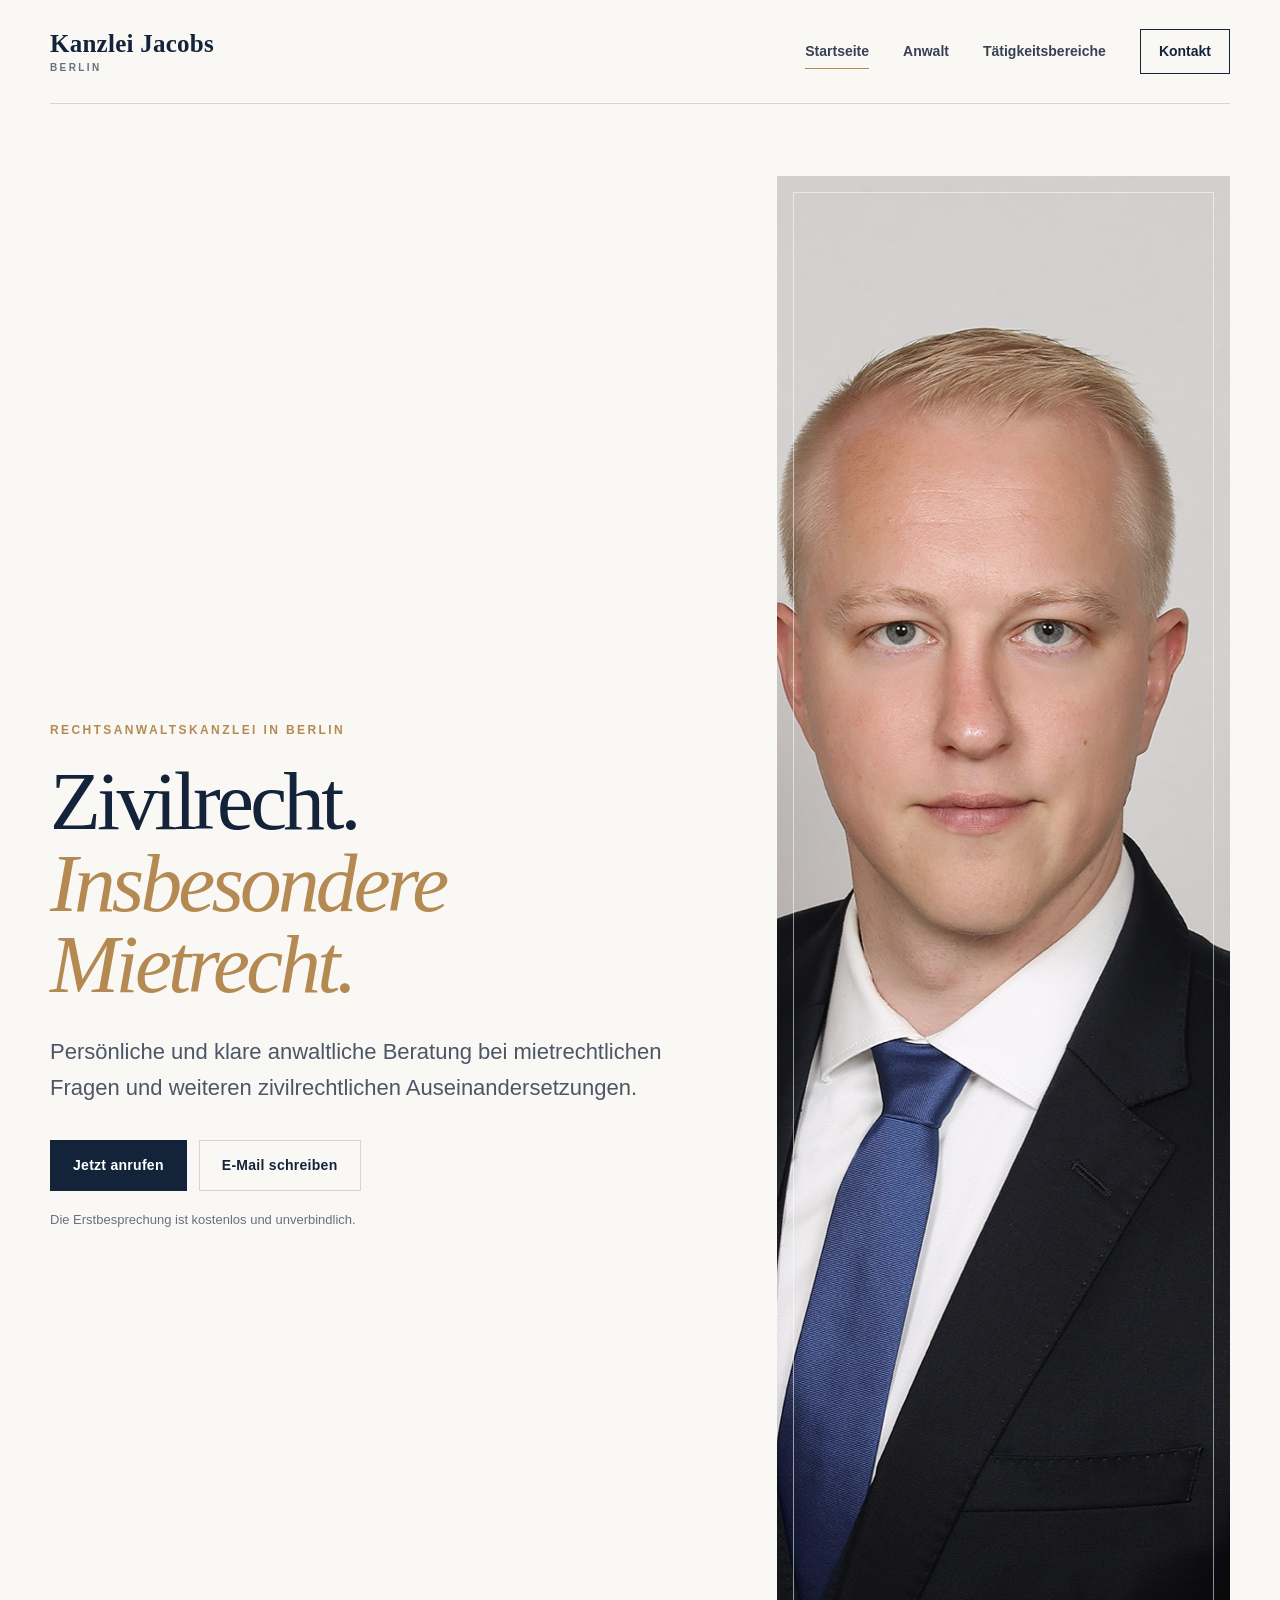
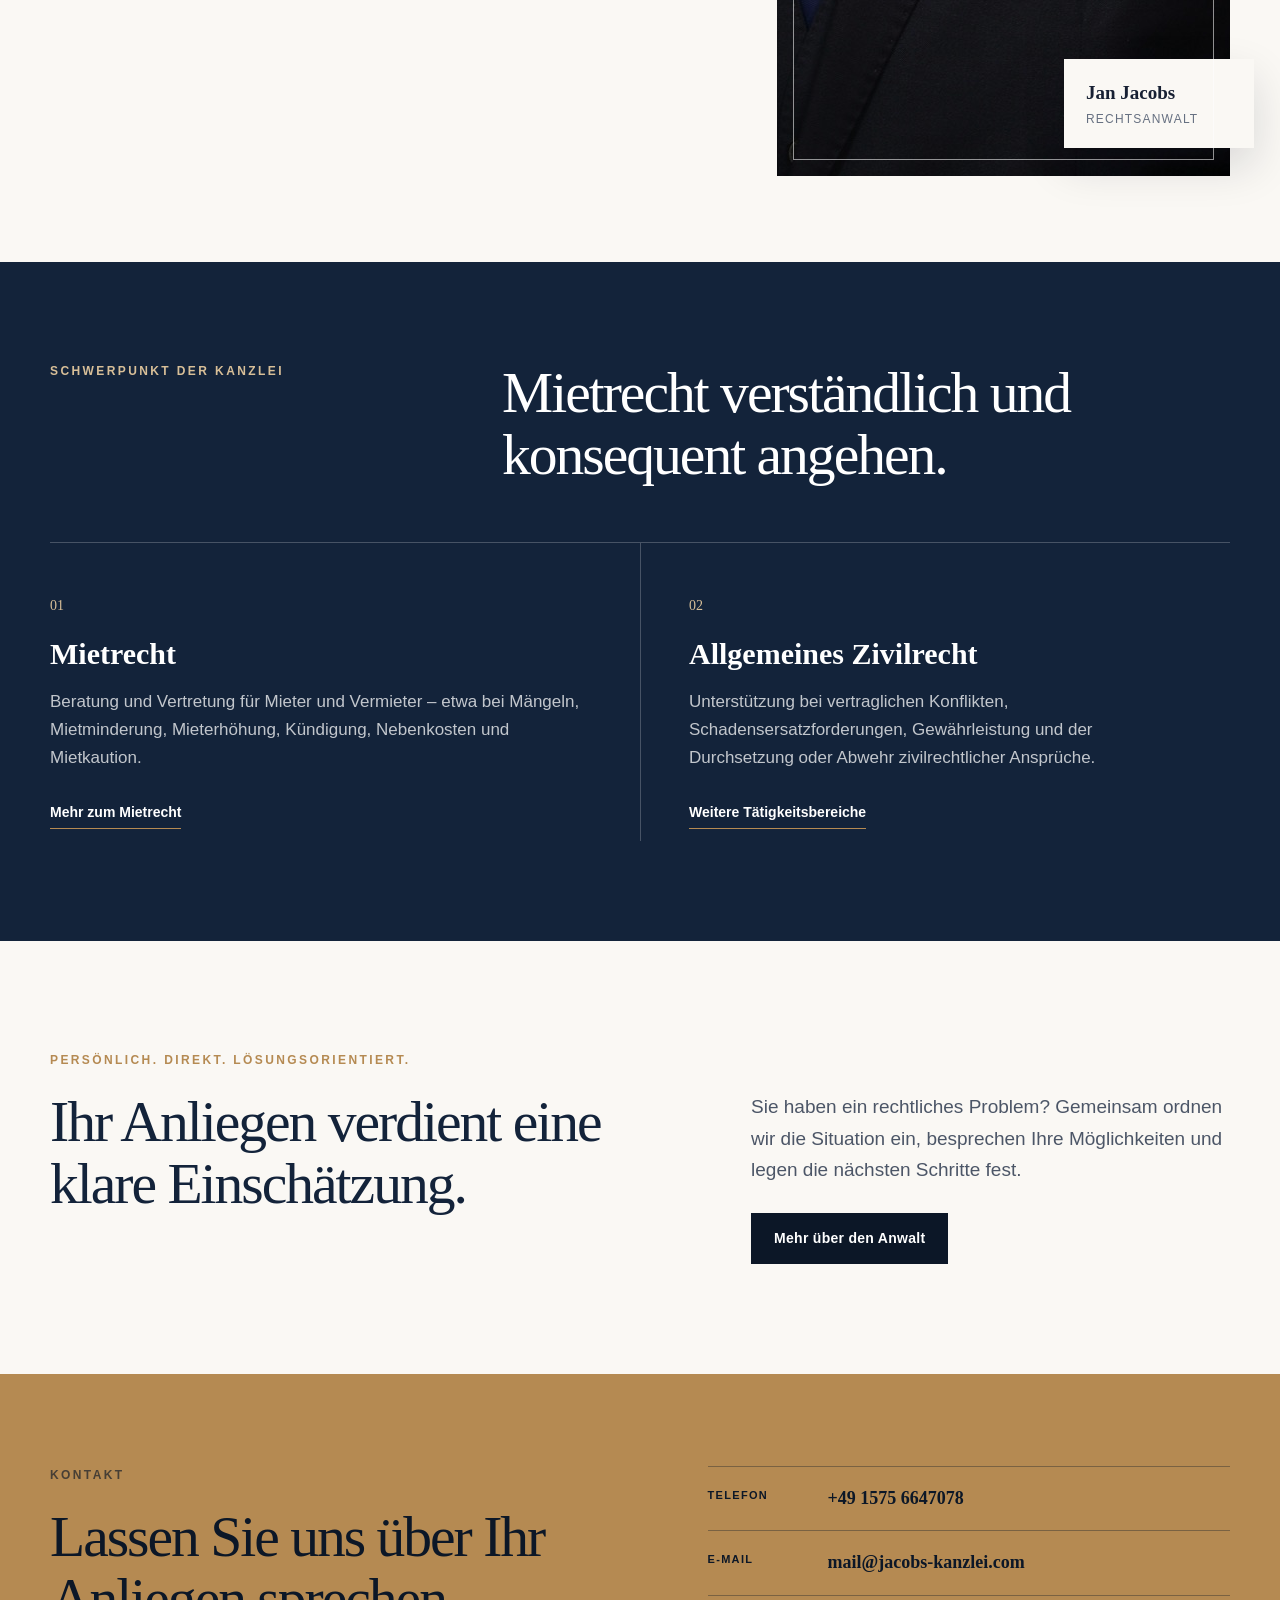
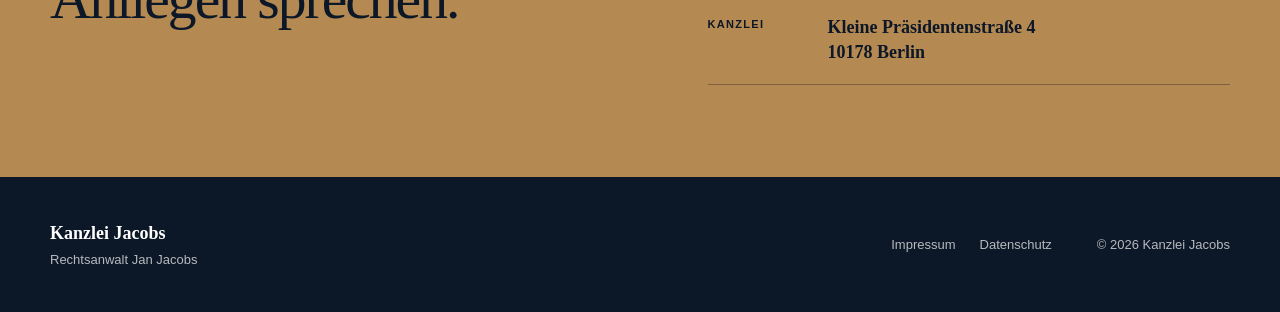
==== index.html @ 6b98f5a9 "Build Kanzlei Jacobs website" ====
<!doctype html>
<html lang="de">
  <head>
    <meta charset="utf-8" />
    <meta name="viewport" content="width=device-width, initial-scale=1" />
    <title>Kanzlei Jacobs | Zivilrecht &amp; Mietrecht in Berlin</title>
    <meta
      name="description"
      content="Persönliche anwaltliche Beratung im Zivilrecht mit besonderem Fokus auf Mietrecht – für Mieter, Vermieter und private Vertragspartner in Berlin."
    />
    <meta name="theme-color" content="#13233a" />
    <meta property="og:type" content="website" />
    <meta property="og:locale" content="de_DE" />
    <meta property="og:title" content="Kanzlei Jacobs | Zivilrecht &amp; Mietrecht in Berlin" />
    <meta property="og:description" content="Persönliche anwaltliche Beratung im Zivilrecht mit besonderem Fokus auf Mietrecht." />
    <meta property="og:url" content="https://www.jacobs-kanzlei.com/" />
    <meta property="og:image" content="https://www.jacobs-kanzlei.com/assets/og.png" />
    <meta name="twitter:card" content="summary_large_image" />
    <link rel="canonical" href="https://www.jacobs-kanzlei.com/" />
    <link rel="icon" href="./assets/favicon.svg" type="image/svg+xml" />
    <link rel="stylesheet" href="./styles.css" />
  </head>
  <body>
    <a class="skip-link" href="#inhalt">Zum Inhalt</a>

    <header class="site-header">
      <a class="wordmark" href="./" aria-label="Kanzlei Jacobs – Startseite">
        <span class="wordmark__name">Kanzlei Jacobs</span>
        <span class="wordmark__place">Berlin</span>
      </a>
      <button class="menu-button" type="button" aria-expanded="false" aria-controls="navigation">
        <span></span><span></span><span></span>
        <span class="sr-only">Menü öffnen</span>
      </button>
      <nav id="navigation" class="site-nav" aria-label="Hauptnavigation">
        <a class="is-active" href="./">Startseite</a>
        <a href="./anwalt/">Anwalt</a>
        <a href="./taetigkeitsbereiche/">Tätigkeitsbereiche</a>
        <a class="nav-contact" href="#kontakt">Kontakt</a>
      </nav>
    </header>

    <main id="inhalt">
      <section class="hero">
        <div class="hero__copy">
          <p class="eyebrow">Rechtsanwaltskanzlei in Berlin</p>
          <h1>Zivilrecht.<br /><em>Insbesondere Mietrecht.</em></h1>
          <p class="hero__lead">
            Persönliche und klare anwaltliche Beratung bei mietrechtlichen Fragen und weiteren
            zivilrechtlichen Auseinandersetzungen.
          </p>
          <div class="hero__actions">
            <a class="button button--primary" href="tel:+4915756647078">Jetzt anrufen</a>
            <a class="button button--secondary" href="mailto:mail@jacobs-kanzlei.com">E-Mail schreiben</a>
          </div>
          <p class="hero__note">Die Erstbesprechung ist kostenlos und unverbindlich.</p>
        </div>

        <div class="hero__portrait">
          <div class="portrait-frame">
            <img
              src="./assets/jan-jacobs-portrait-optimized.jpg"
              alt="Rechtsanwalt Jan Jacobs"
              width="1074"
              height="1600"
            />
          </div>
          <div class="portrait-caption">
            <strong>Jan Jacobs</strong>
            <span>Rechtsanwalt</span>
          </div>
        </div>
      </section>

      <section class="focus-section" aria-labelledby="fokus-heading">
        <div class="section-intro">
          <p class="eyebrow eyebrow--light">Schwerpunkt der Kanzlei</p>
          <h2 id="fokus-heading">Mietrecht verständlich und konsequent angehen.</h2>
        </div>
        <div class="focus-grid">
          <article class="focus-card focus-card--featured">
            <span class="focus-card__number">01</span>
            <h3>Mietrecht</h3>
            <p>
              Beratung und Vertretung für Mieter und Vermieter – etwa bei Mängeln,
              Mietminderung, Mieterhöhung, Kündigung, Nebenkosten und Mietkaution.
            </p>
            <a class="text-link" href="./taetigkeitsbereiche/#mietrecht">Mehr zum Mietrecht</a>
          </article>
          <article class="focus-card">
            <span class="focus-card__number">02</span>
            <h3>Allgemeines Zivilrecht</h3>
            <p>
              Unterstützung bei vertraglichen Konflikten, Schadensersatzforderungen,
              Gewährleistung und der Durchsetzung oder Abwehr zivilrechtlicher Ansprüche.
            </p>
            <a class="text-link" href="./taetigkeitsbereiche/#zivilrecht">Weitere Tätigkeitsbereiche</a>
          </article>
        </div>
      </section>

      <section class="approach-section">
        <div>
          <p class="eyebrow">Persönlich. Direkt. Lösungsorientiert.</p>
          <h2>Ihr Anliegen verdient eine klare Einschätzung.</h2>
        </div>
        <div class="approach-copy">
          <p>
            Sie haben ein rechtliches Problem? Gemeinsam ordnen wir die Situation ein,
            besprechen Ihre Möglichkeiten und legen die nächsten Schritte fest.
          </p>
          <a class="button button--dark" href="./anwalt/">Mehr über den Anwalt</a>
        </div>
      </section>

      <section id="kontakt" class="contact-section" aria-labelledby="kontakt-heading">
        <div>
          <p class="eyebrow eyebrow--light">Kontakt</p>
          <h2 id="kontakt-heading">Lassen Sie uns über Ihr Anliegen sprechen.</h2>
        </div>
        <div class="contact-details">
          <a href="tel:+4915756647078">
            <span>Telefon</span>
            <strong>+49 1575 6647078</strong>
          </a>
          <a href="mailto:mail@jacobs-kanzlei.com">
            <span>E-Mail</span>
            <strong>mail@jacobs-kanzlei.com</strong>
          </a>
          <p>
            <span>Kanzlei</span>
            <strong>Kleine Präsidentenstraße 4<br />10178 Berlin</strong>
          </p>
        </div>
      </section>
    </main>

    <footer class="site-footer">
      <div>
        <strong>Kanzlei Jacobs</strong>
        <span>Rechtsanwalt Jan Jacobs</span>
      </div>
      <nav aria-label="Rechtliche Hinweise">
        <a href="./impressum/">Impressum</a>
        <a href="./datenschutz/">Datenschutz</a>
      </nav>
      <span>© <span data-year></span> Kanzlei Jacobs</span>
    </footer>

    <script src="./script.js"></script>
  </body>
</html>
---- styles.css ----
:root {
  --navy: #13233a;
  --navy-deep: #0c1727;
  --ink: #172033;
  --paper: #f4f0e8;
  --paper-light: #faf8f4;
  --white: #ffffff;
  --gold: #b58a52;
  --gold-light: #d8bf98;
  --line: rgba(19, 35, 58, 0.16);
  --muted: #667081;
  --serif: Georgia, "Times New Roman", serif;
  --sans: Inter, ui-sans-serif, -apple-system, BlinkMacSystemFont, "Segoe UI", sans-serif;
  --content: min(1180px, calc(100vw - 48px));
}

* {
  box-sizing: border-box;
}

html {
  scroll-behavior: smooth;
}

body {
  margin: 0;
  background: var(--paper-light);
  color: var(--ink);
  font-family: var(--sans);
  font-size: 17px;
  line-height: 1.65;
  -webkit-font-smoothing: antialiased;
}

a {
  color: inherit;
}

img {
  display: block;
  max-width: 100%;
}

.sr-only {
  position: absolute;
  width: 1px;
  height: 1px;
  padding: 0;
  margin: -1px;
  overflow: hidden;
  clip: rect(0, 0, 0, 0);
  white-space: nowrap;
  border: 0;
}

.skip-link {
  position: fixed;
  z-index: 100;
  top: 12px;
  left: 12px;
  padding: 10px 16px;
  background: var(--white);
  color: var(--navy);
  transform: translateY(-160%);
  transition: transform 160ms ease;
}

.skip-link:focus {
  transform: translateY(0);
}

.site-header {
  width: var(--content);
  min-height: 104px;
  margin: 0 auto;
  display: flex;
  align-items: center;
  justify-content: space-between;
  border-bottom: 1px solid var(--line);
}

.wordmark {
  display: flex;
  flex-direction: column;
  text-decoration: none;
  line-height: 1.08;
}

.wordmark__name {
  color: var(--navy);
  font-family: var(--serif);
  font-size: 25px;
  font-weight: 700;
  letter-spacing: 0.01em;
}

.wordmark__place {
  margin-top: 6px;
  color: var(--muted);
  font-size: 10px;
  font-weight: 700;
  letter-spacing: 0.24em;
  text-transform: uppercase;
}

.site-nav {
  display: flex;
  align-items: center;
  gap: 34px;
}

.site-nav a {
  position: relative;
  padding: 10px 0;
  color: #384153;
  font-size: 14px;
  font-weight: 650;
  text-decoration: none;
}

.site-nav a:not(.nav-contact)::after {
  content: "";
  position: absolute;
  right: 0;
  bottom: 4px;
  left: 0;
  height: 1px;
  background: var(--gold);
  transform: scaleX(0);
  transform-origin: right;
  transition: transform 180ms ease;
}

.site-nav a:hover::after,
.site-nav a.is-active::after {
  transform: scaleX(1);
  transform-origin: left;
}

.nav-contact {
  padding: 10px 18px !important;
  border: 1px solid var(--navy);
  color: var(--navy) !important;
}

.nav-contact:hover {
  background: var(--navy);
  color: var(--white) !important;
}

.menu-button {
  display: none;
}

.hero {
  width: var(--content);
  min-height: 690px;
  margin: 0 auto;
  display: grid;
  grid-template-columns: minmax(0, 1.16fr) minmax(360px, 0.84fr);
  gap: clamp(48px, 8vw, 118px);
  align-items: center;
  padding: 72px 0 86px;
}

.eyebrow {
  margin: 0 0 20px;
  color: var(--gold);
  font-size: 12px;
  font-weight: 750;
  letter-spacing: 0.2em;
  text-transform: uppercase;
}

.eyebrow--light {
  color: var(--gold-light);
}

h1,
h2,
h3,
p {
  margin-top: 0;
}

h1 {
  max-width: 760px;
  margin-bottom: 28px;
  color: var(--navy);
  font-family: var(--serif);
  font-size: clamp(52px, 6.5vw, 88px);
  font-weight: 500;
  letter-spacing: -0.045em;
  line-height: 0.98;
}

h1 em {
  color: var(--gold);
  font-weight: 400;
}

h2 {
  font-family: var(--serif);
  font-size: clamp(38px, 4.5vw, 60px);
  font-weight: 500;
  letter-spacing: -0.035em;
  line-height: 1.08;
}

h3 {
  font-family: var(--serif);
  font-size: 30px;
  line-height: 1.15;
}

.hero__lead {
  max-width: 650px;
  margin-bottom: 34px;
  color: #4c5667;
  font-size: clamp(18px, 2vw, 22px);
}

.hero__actions {
  display: flex;
  flex-wrap: wrap;
  gap: 12px;
}

.button {
  display: inline-flex;
  min-height: 51px;
  align-items: center;
  justify-content: center;
  padding: 12px 22px;
  border: 1px solid transparent;
  font-size: 14px;
  font-weight: 750;
  letter-spacing: 0.02em;
  text-decoration: none;
  transition: background 180ms ease, color 180ms ease, border-color 180ms ease, transform 180ms ease;
}

.button:hover {
  transform: translateY(-2px);
}

.button--primary {
  background: var(--navy);
  color: var(--white);
}

.button--primary:hover,
.button--dark:hover {
  background: var(--gold);
}

.button--secondary {
  border-color: var(--line);
  background: transparent;
  color: var(--navy);
}

.button--secondary:hover {
  border-color: var(--gold);
}

.button--dark {
  background: var(--navy-deep);
  color: var(--white);
}

.button--light {
  background: var(--paper-light);
  color: var(--navy-deep);
}

.button--outline-light {
  border-color: rgba(255, 255, 255, 0.48);
  color: var(--white);
}

.button--outline-light:hover {
  border-color: var(--gold-light);
  color: var(--gold-light);
}

.hero__note {
  margin: 18px 0 0;
  color: var(--muted);
  font-size: 13px;
}

.hero__portrait {
  position: relative;
  max-width: 470px;
  justify-self: end;
}

.portrait-frame {
  position: relative;
  overflow: hidden;
  background: #dedbd7;
}

.portrait-frame::before {
  content: "";
  position: absolute;
  z-index: 1;
  inset: 16px;
  border: 1px solid rgba(255, 255, 255, 0.55);
  pointer-events: none;
}

.portrait-frame img {
  width: 100%;
  aspect-ratio: 0.735;
  object-fit: cover;
  object-position: center 12%;
  filter: saturate(0.86) contrast(1.02);
}

.portrait-caption {
  position: absolute;
  right: -24px;
  bottom: 28px;
  min-width: 190px;
  padding: 18px 22px;
  background: var(--paper-light);
  box-shadow: 0 18px 45px rgba(12, 23, 39, 0.14);
}

.portrait-caption strong,
.portrait-caption span {
  display: block;
}

.portrait-caption strong {
  font-family: var(--serif);
  font-size: 19px;
}

.portrait-caption span {
  margin-top: 2px;
  color: var(--muted);
  font-size: 12px;
  letter-spacing: 0.1em;
  text-transform: uppercase;
}

.focus-section {
  padding: 100px max(24px, calc((100vw - 1180px) / 2));
  background: var(--navy);
  color: var(--white);
}

.section-intro {
  display: grid;
  grid-template-columns: 0.7fr 1.3fr;
  gap: 60px;
  align-items: start;
  margin-bottom: 56px;
}

.section-intro h2 {
  max-width: 800px;
  margin-bottom: 0;
}

.focus-grid {
  display: grid;
  grid-template-columns: 1fr 1fr;
  border-top: 1px solid rgba(255, 255, 255, 0.22);
}

.focus-card {
  position: relative;
  padding: 48px 44px 12px 0;
}

.focus-card + .focus-card {
  padding-left: 48px;
  border-left: 1px solid rgba(255, 255, 255, 0.22);
}

.focus-card__number {
  color: var(--gold-light);
  font-family: var(--serif);
  font-size: 14px;
}

.focus-card h3 {
  margin: 18px 0 16px;
}

.focus-card p {
  max-width: 530px;
  color: rgba(255, 255, 255, 0.74);
}

.text-link {
  display: inline-block;
  margin-top: 12px;
  padding-bottom: 4px;
  border-bottom: 1px solid var(--gold);
  color: var(--white);
  font-size: 14px;
  font-weight: 700;
  text-decoration: none;
}

.approach-section {
  width: var(--content);
  margin: 0 auto;
  display: grid;
  grid-template-columns: 1fr 0.8fr;
  gap: clamp(50px, 8vw, 110px);
  padding: 110px 0;
}

.approach-section h2 {
  margin-bottom: 0;
  color: var(--navy);
}

.approach-copy {
  padding-top: 40px;
}

.approach-copy p {
  margin-bottom: 28px;
  color: #4c5667;
  font-size: 19px;
}

.contact-section {
  padding: 92px max(24px, calc((100vw - 1180px) / 2));
  background: var(--gold);
  color: var(--navy-deep);
}

.contact-section {
  display: grid;
  grid-template-columns: 1.05fr 0.95fr;
  gap: 80px;
}

.contact-section .eyebrow {
  color: rgba(12, 23, 39, 0.65);
}

.contact-section h2 {
  max-width: 650px;
  margin-bottom: 0;
}

.contact-details {
  border-top: 1px solid rgba(12, 23, 39, 0.35);
}

.contact-details > * {
  display: grid;
  grid-template-columns: 100px 1fr;
  gap: 20px;
  margin: 0;
  padding: 19px 0;
  border-bottom: 1px solid rgba(12, 23, 39, 0.35);
  text-decoration: none;
}

.contact-details span {
  font-size: 11px;
  font-weight: 750;
  letter-spacing: 0.12em;
  text-transform: uppercase;
}

.contact-details strong {
  font-family: var(--serif);
  font-size: 18px;
  line-height: 1.4;
}

.page-hero {
  width: var(--content);
  min-height: 560px;
  margin: 0 auto;
  display: grid;
  align-items: center;
  padding: 72px 0 92px;
}

.page-hero--portrait {
  grid-template-columns: minmax(0, 1fr) minmax(310px, 0.58fr);
  gap: clamp(50px, 9vw, 130px);
}

.page-hero--compact {
  min-height: 500px;
}

.page-hero__copy h1 {
  margin-bottom: 26px;
}

.page-hero__lead {
  max-width: 690px;
  margin-bottom: 0;
  color: #4c5667;
  font-size: clamp(18px, 2vw, 22px);
}

.portrait-frame--page {
  max-width: 390px;
  justify-self: end;
}

.bio-section,
.practice-section,
.legal-page {
  padding: 100px max(24px, calc((100vw - 1180px) / 2));
}

.bio-section {
  display: grid;
  grid-template-columns: 0.75fr 1.25fr;
  gap: clamp(50px, 8vw, 110px);
  background: var(--paper);
}

.bio-intro h2 {
  margin-bottom: 0;
  color: var(--navy);
}

.timeline {
  margin: 0;
  padding: 0;
  list-style: none;
  border-top: 1px solid var(--line);
}

.timeline li {
  display: grid;
  grid-template-columns: 44px 1fr;
  gap: 24px;
  padding: 26px 0;
  border-bottom: 1px solid var(--line);
}

.timeline > li > span,
.practice-number,
.service-list > div > span {
  color: var(--gold);
  font-family: var(--serif);
  font-size: 14px;
}

.timeline h3 {
  margin-bottom: 8px;
  color: var(--navy);
  font-size: 25px;
}

.timeline p {
  margin-bottom: 0;
  color: #566071;
}

.contact-band {
  display: grid;
  grid-template-columns: 1fr auto;
  gap: 60px;
  align-items: center;
  padding: 78px max(24px, calc((100vw - 1180px) / 2));
  background: var(--navy);
  color: var(--white);
}

.contact-band h2 {
  max-width: 760px;
  margin-bottom: 0;
}

.contact-band__actions {
  display: flex;
  flex-wrap: wrap;
  justify-content: flex-end;
  gap: 12px;
}

.practice-section {
  display: grid;
  grid-template-columns: 0.68fr 1.32fr;
  gap: clamp(50px, 8vw, 120px);
}

.practice-section--featured {
  background: var(--navy);
  color: var(--white);
}

.practice-section:not(.practice-section--featured) {
  background: var(--paper);
}

.practice-heading h2 {
  margin-top: 18px;
  color: var(--navy);
}

.practice-section--featured .practice-heading h2 {
  color: var(--white);
}

.practice-lead {
  margin-bottom: 42px;
  font-size: 20px;
}

.practice-section--featured .practice-lead,
.practice-section--featured .topic-grid p {
  color: rgba(255, 255, 255, 0.75);
}

.topic-grid {
  display: grid;
  grid-template-columns: 1fr 1fr;
  border-top: 1px solid rgba(255, 255, 255, 0.2);
}

.topic-grid article {
  padding: 28px 28px 20px 0;
  border-bottom: 1px solid rgba(255, 255, 255, 0.2);
}

.topic-grid article:nth-child(even) {
  padding-left: 28px;
  border-left: 1px solid rgba(255, 255, 255, 0.2);
}

.topic-grid h3 {
  margin-bottom: 10px;
  font-size: 24px;
}

.topic-grid p {
  margin-bottom: 0;
  font-size: 15px;
}

.service-list {
  border-top: 1px solid var(--line);
}

.service-list > div {
  display: grid;
  grid-template-columns: 42px 1fr;
  gap: 20px;
  padding: 24px 0;
  border-bottom: 1px solid var(--line);
}

.service-list p,
.service-list strong {
  display: block;
  margin-bottom: 0;
}

.service-list strong {
  margin-bottom: 4px;
  color: var(--navy);
  font-family: var(--serif);
  font-size: 21px;
}

.legal-page {
  background: var(--paper-light);
}

.legal-page__head {
  max-width: 820px;
  margin-bottom: 64px;
}

.legal-page__head h1 {
  font-size: clamp(48px, 6vw, 74px);
}

.legal-layout {
  display: grid;
  grid-template-columns: 260px minmax(0, 760px);
  gap: clamp(48px, 8vw, 120px);
  align-items: start;
}

.legal-index {
  position: sticky;
  top: 24px;
  display: flex;
  flex-direction: column;
  border-top: 1px solid var(--line);
}

.legal-index a {
  padding: 12px 0;
  border-bottom: 1px solid var(--line);
  color: var(--muted);
  font-size: 13px;
  font-weight: 700;
  text-decoration: none;
}

.legal-index a:hover {
  color: var(--gold);
}

.legal-content section {
  scroll-margin-top: 30px;
}

.legal-content section + section {
  margin-top: 52px;
  padding-top: 52px;
  border-top: 1px solid var(--line);
}

.legal-content h2 {
  margin-bottom: 18px;
  color: var(--navy);
  font-size: 34px;
}

.legal-content h3 {
  margin: 30px 0 10px;
  color: var(--navy);
  font-size: 21px;
}

.legal-content p,
.legal-content li {
  color: #4f596a;
}

.legal-content address {
  font-style: normal;
}

.legal-note {
  margin: 34px 0 0;
  padding: 20px 22px;
  border-left: 3px solid var(--gold);
  background: var(--paper);
  color: var(--navy) !important;
  font-size: 14px;
}

.error-page {
  width: var(--content);
  min-height: calc(100vh - 104px);
  margin: 0 auto;
  display: grid;
  place-content: center;
  padding: 70px 0;
  text-align: center;
}

.error-page p {
  max-width: 560px;
  margin: 0 auto 28px;
  color: var(--muted);
}

.site-footer {
  display: grid;
  grid-template-columns: 1fr auto auto;
  gap: 45px;
  align-items: center;
  padding: 42px max(24px, calc((100vw - 1180px) / 2));
  background: var(--navy-deep);
  color: rgba(255, 255, 255, 0.7);
  font-size: 13px;
}

.site-footer > div {
  display: flex;
  flex-direction: column;
}

.site-footer strong {
  color: var(--white);
  font-family: var(--serif);
  font-size: 18px;
}

.site-footer nav {
  display: flex;
  gap: 24px;
}

.site-footer a {
  text-decoration: none;
}

.site-footer a:hover {
  color: var(--white);
}

@media (max-width: 900px) {
  :root {
    --content: min(100% - 36px, 720px);
  }

  .site-header {
    min-height: 86px;
  }

  .menu-button {
    display: grid;
    width: 44px;
    height: 44px;
    padding: 11px;
    border: 0;
    background: transparent;
    gap: 5px;
    align-content: center;
  }

  .menu-button span:not(.sr-only) {
    display: block;
    height: 1px;
    background: var(--navy);
  }

  .site-nav {
    position: absolute;
    z-index: 10;
    top: 85px;
    right: 0;
    left: 0;
    display: none;
    padding: 22px;
    background: var(--paper-light);
    border-bottom: 1px solid var(--line);
    flex-direction: column;
    align-items: stretch;
    gap: 6px;
  }

  .site-nav.is-open {
    display: flex;
  }

  .site-nav a {
    padding: 12px;
  }

  .nav-contact {
    margin-top: 8px;
    text-align: center;
  }

  .hero {
    min-height: auto;
    grid-template-columns: 1fr;
    gap: 52px;
    padding: 64px 0 90px;
  }

  .hero__portrait {
    width: min(84%, 470px);
    justify-self: center;
  }

  .section-intro,
  .approach-section,
  .contact-section,
  .page-hero--portrait,
  .bio-section,
  .practice-section,
  .contact-band {
    grid-template-columns: 1fr;
  }

  .page-hero--portrait {
    gap: 48px;
  }

  .portrait-frame--page {
    width: min(75%, 390px);
    justify-self: center;
  }

  .contact-band__actions {
    justify-content: flex-start;
  }

  .legal-layout {
    grid-template-columns: 1fr;
  }

  .legal-index {
    position: static;
  }

  .section-intro {
    gap: 12px;
  }

  .focus-grid {
    grid-template-columns: 1fr;
  }

  .focus-card + .focus-card {
    padding-left: 0;
    border-top: 1px solid rgba(255, 255, 255, 0.22);
    border-left: 0;
  }

  .approach-copy {
    padding-top: 0;
  }

  .site-footer {
    grid-template-columns: 1fr;
    gap: 20px;
  }
}

@media (max-width: 560px) {
  body {
    font-size: 16px;
  }

  h1 {
    font-size: 48px;
  }

  .hero {
    padding-top: 48px;
  }

  .hero__actions {
    align-items: stretch;
    flex-direction: column;
  }

  .hero__portrait {
    width: calc(100% - 20px);
  }

  .portrait-caption {
    right: -10px;
    bottom: 18px;
  }

  .focus-section,
  .approach-section,
  .contact-section,
  .bio-section,
  .practice-section,
  .legal-page,
  .contact-band {
    padding-top: 76px;
    padding-bottom: 76px;
  }

  .page-hero,
  .page-hero--compact {
    min-height: auto;
    padding: 54px 0 72px;
  }

  .topic-grid {
    grid-template-columns: 1fr;
  }

  .topic-grid article:nth-child(even) {
    padding-left: 0;
    border-left: 0;
  }

  .contact-band__actions {
    align-items: stretch;
    flex-direction: column;
  }

  .contact-section {
    gap: 42px;
  }

  .contact-details > * {
    grid-template-columns: 1fr;
    gap: 4px;
  }
}

@media (prefers-reduced-motion: reduce) {
  html {
    scroll-behavior: auto;
  }

  *,
  *::before,
  *::after {
    animation-duration: 0.01ms !important;
    animation-iteration-count: 1 !important;
    scroll-behavior: auto !important;
    transition-duration: 0.01ms !important;
  }
}
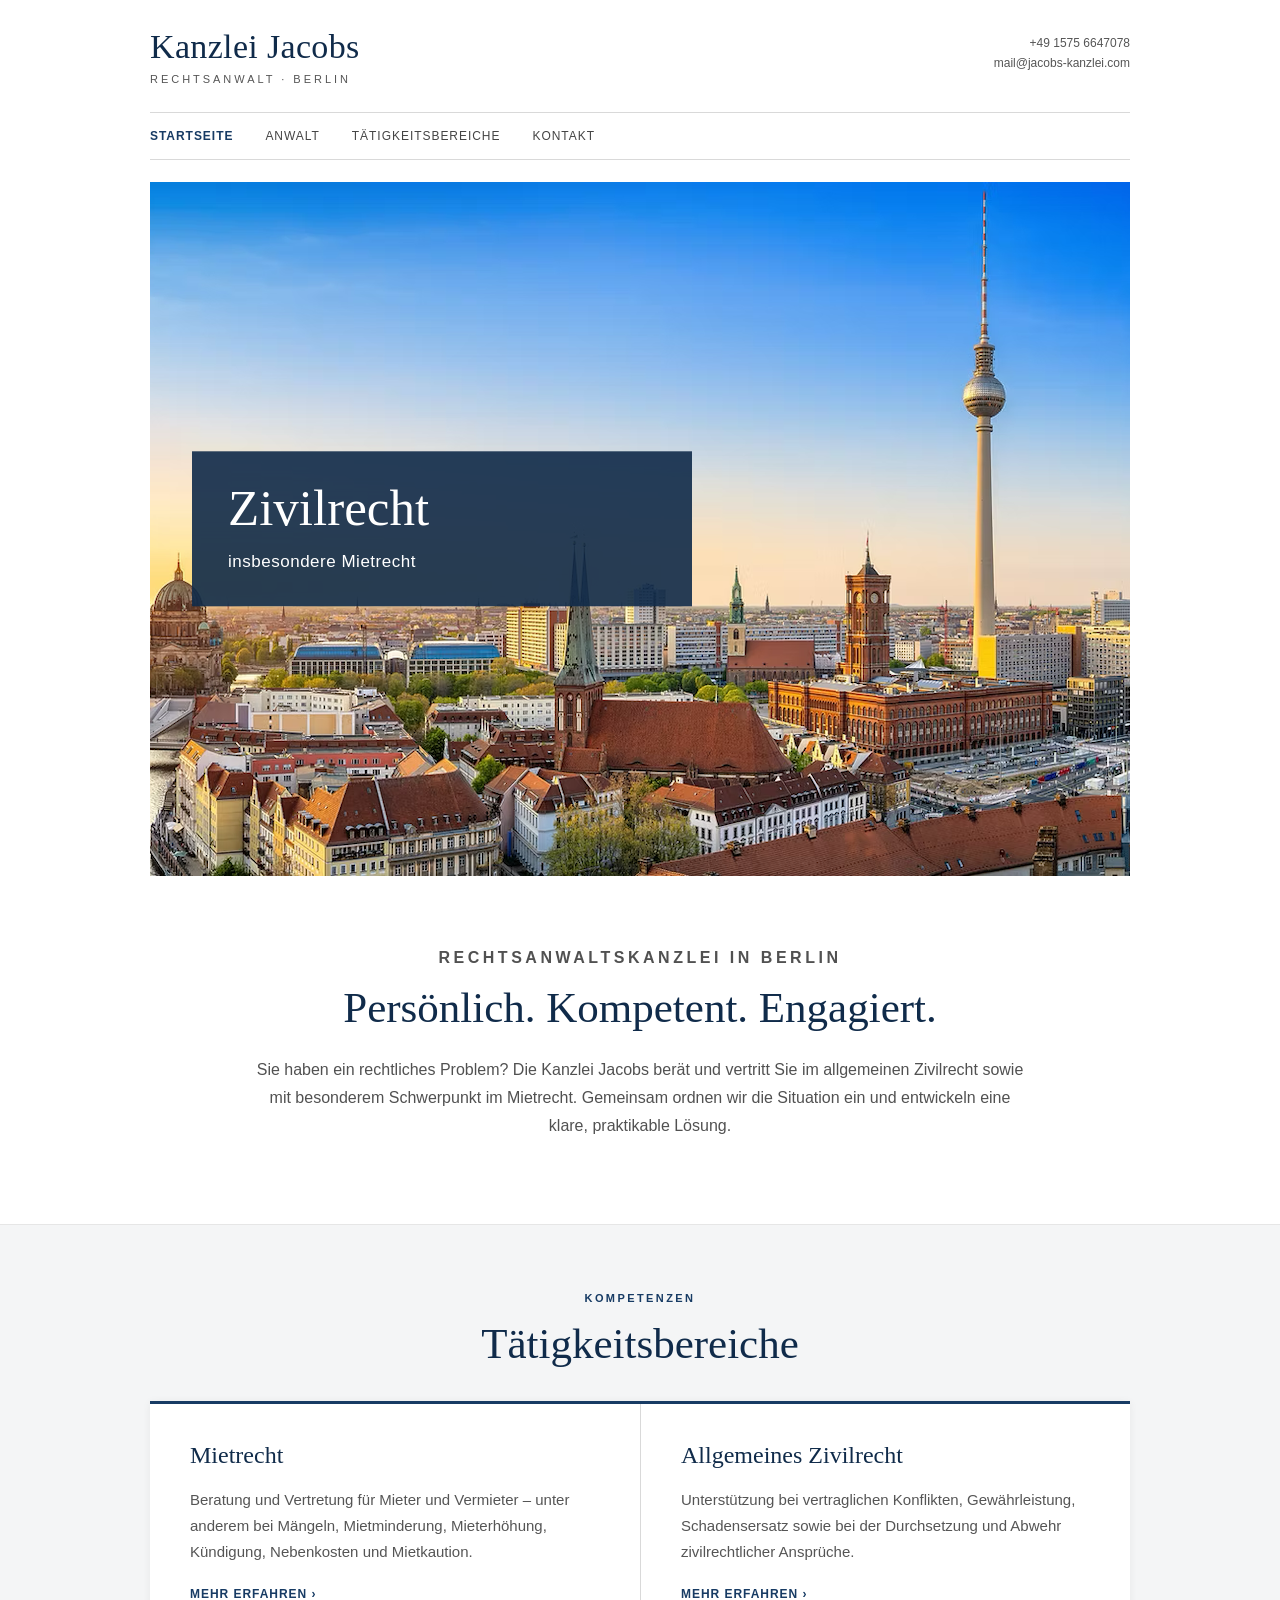
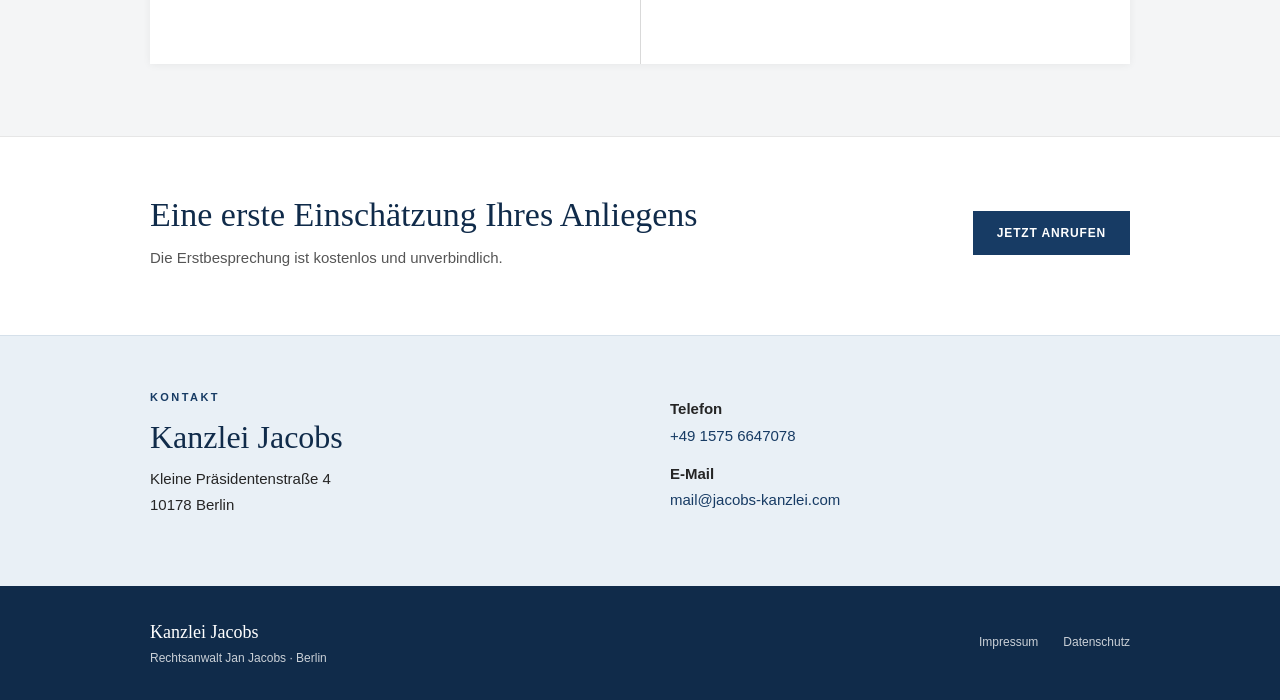
==== commit 8b803e9c: "Align design with existing Kanzlei website" ====
--- a/index.html
+++ b/index.html
@@ -3,16 +3,13 @@
   <head>
     <meta charset="utf-8" />
     <meta name="viewport" content="width=device-width, initial-scale=1" />
-    <title>Kanzlei Jacobs | Zivilrecht &amp; Mietrecht in Berlin</title>
-    <meta
-      name="description"
-      content="Persönliche anwaltliche Beratung im Zivilrecht mit besonderem Fokus auf Mietrecht – für Mieter, Vermieter und private Vertragspartner in Berlin."
-    />
-    <meta name="theme-color" content="#13233a" />
+    <title>Kanzlei Jacobs | Zivilrecht und Mietrecht in Berlin</title>
+    <meta name="description" content="Persönliche anwaltliche Beratung im Zivilrecht mit besonderem Schwerpunkt im Mietrecht – Kanzlei Jacobs in Berlin." />
+    <meta name="theme-color" content="#173b64" />
     <meta property="og:type" content="website" />
     <meta property="og:locale" content="de_DE" />
-    <meta property="og:title" content="Kanzlei Jacobs | Zivilrecht &amp; Mietrecht in Berlin" />
-    <meta property="og:description" content="Persönliche anwaltliche Beratung im Zivilrecht mit besonderem Fokus auf Mietrecht." />
+    <meta property="og:title" content="Kanzlei Jacobs | Zivilrecht und Mietrecht in Berlin" />
+    <meta property="og:description" content="Persönliche anwaltliche Beratung im Zivilrecht mit besonderem Schwerpunkt im Mietrecht." />
     <meta property="og:url" content="https://www.jacobs-kanzlei.com/" />
     <meta property="og:image" content="https://www.jacobs-kanzlei.com/assets/og.png" />
     <meta name="twitter:card" content="summary_large_image" />
@@ -22,131 +19,51 @@
   </head>
   <body>
     <a class="skip-link" href="#inhalt">Zum Inhalt</a>
-
     <header class="site-header">
-      <a class="wordmark" href="./" aria-label="Kanzlei Jacobs – Startseite">
-        <span class="wordmark__name">Kanzlei Jacobs</span>
-        <span class="wordmark__place">Berlin</span>
-      </a>
-      <button class="menu-button" type="button" aria-expanded="false" aria-controls="navigation">
-        <span></span><span></span><span></span>
-        <span class="sr-only">Menü öffnen</span>
-      </button>
-      <nav id="navigation" class="site-nav" aria-label="Hauptnavigation">
-        <a class="is-active" href="./">Startseite</a>
-        <a href="./anwalt/">Anwalt</a>
-        <a href="./taetigkeitsbereiche/">Tätigkeitsbereiche</a>
-        <a class="nav-contact" href="#kontakt">Kontakt</a>
-      </nav>
+      <div class="header-main">
+        <a class="wordmark" href="./" aria-label="Kanzlei Jacobs – Startseite"><span class="wordmark__name">Kanzlei Jacobs</span><span class="wordmark__place">Rechtsanwalt · Berlin</span></a>
+        <div class="header-contact"><a href="tel:+4915756647078">+49 1575 6647078</a><br /><a href="mailto:mail@jacobs-kanzlei.com">mail@jacobs-kanzlei.com</a></div>
+        <button class="menu-button" type="button" aria-expanded="false" aria-controls="navigation"><span></span><span></span><span></span><span class="sr-only">Menü öffnen</span></button>
+      </div>
+      <nav id="navigation" class="site-nav" aria-label="Hauptnavigation"><a class="is-active" href="./">Startseite</a><a href="./anwalt/">Anwalt</a><a href="./taetigkeitsbereiche/">Tätigkeitsbereiche</a><a href="#kontakt">Kontakt</a></nav>
     </header>
 
     <main id="inhalt">
-      <section class="hero">
-        <div class="hero__copy">
-          <p class="eyebrow">Rechtsanwaltskanzlei in Berlin</p>
-          <h1>Zivilrecht.<br /><em>Insbesondere Mietrecht.</em></h1>
-          <p class="hero__lead">
-            Persönliche und klare anwaltliche Beratung bei mietrechtlichen Fragen und weiteren
-            zivilrechtlichen Auseinandersetzungen.
-          </p>
-          <div class="hero__actions">
-            <a class="button button--primary" href="tel:+4915756647078">Jetzt anrufen</a>
-            <a class="button button--secondary" href="mailto:mail@jacobs-kanzlei.com">E-Mail schreiben</a>
-          </div>
-          <p class="hero__note">Die Erstbesprechung ist kostenlos und unverbindlich.</p>
-        </div>
+      <section class="home-hero" aria-labelledby="hero-heading">
+        <img src="./assets/berlin-panorama.png" alt="Panorama der Berliner Innenstadt mit Fernsehturm" width="1800" height="694" />
+        <div class="home-hero__panel"><h1 id="hero-heading">Zivilrecht</h1><p>insbesondere Mietrecht</p></div>
+      </section>
 
-        <div class="hero__portrait">
-          <div class="portrait-frame">
-            <img
-              src="./assets/jan-jacobs-portrait-optimized.jpg"
-              alt="Rechtsanwalt Jan Jacobs"
-              width="1074"
-              height="1600"
-            />
-          </div>
-          <div class="portrait-caption">
-            <strong>Jan Jacobs</strong>
-            <span>Rechtsanwalt</span>
+      <section class="content-section content-section--center">
+        <p class="section-kicker">Rechtsanwaltskanzlei in Berlin</p>
+        <h2>Persönlich. Kompetent. Engagiert.</h2>
+        <p>Sie haben ein rechtliches Problem? Die Kanzlei Jacobs berät und vertritt Sie im allgemeinen Zivilrecht sowie mit besonderem Schwerpunkt im Mietrecht. Gemeinsam ordnen wir die Situation ein und entwickeln eine klare, praktikable Lösung.</p>
+      </section>
+
+      <section class="practice-overview" aria-labelledby="bereiche-heading">
+        <div class="practice-overview__inner">
+          <div class="practice-overview__head"><p class="section-kicker">Kompetenzen</p><h2 id="bereiche-heading">Tätigkeitsbereiche</h2></div>
+          <div class="practice-cards">
+            <article class="practice-card"><h3>Mietrecht</h3><p>Beratung und Vertretung für Mieter und Vermieter – unter anderem bei Mängeln, Mietminderung, Mieterhöhung, Kündigung, Nebenkosten und Mietkaution.</p><a class="text-link" href="./taetigkeitsbereiche/#mietrecht">Mehr erfahren</a></article>
+            <article class="practice-card"><h3>Allgemeines Zivilrecht</h3><p>Unterstützung bei vertraglichen Konflikten, Gewährleistung, Schadensersatz sowie bei der Durchsetzung und Abwehr zivilrechtlicher Ansprüche.</p><a class="text-link" href="./taetigkeitsbereiche/#zivilrecht">Mehr erfahren</a></article>
           </div>
         </div>
       </section>
 
-      <section class="focus-section" aria-labelledby="fokus-heading">
-        <div class="section-intro">
-          <p class="eyebrow eyebrow--light">Schwerpunkt der Kanzlei</p>
-          <h2 id="fokus-heading">Mietrecht verständlich und konsequent angehen.</h2>
-        </div>
-        <div class="focus-grid">
-          <article class="focus-card focus-card--featured">
-            <span class="focus-card__number">01</span>
-            <h3>Mietrecht</h3>
-            <p>
-              Beratung und Vertretung für Mieter und Vermieter – etwa bei Mängeln,
-              Mietminderung, Mieterhöhung, Kündigung, Nebenkosten und Mietkaution.
-            </p>
-            <a class="text-link" href="./taetigkeitsbereiche/#mietrecht">Mehr zum Mietrecht</a>
-          </article>
-          <article class="focus-card">
-            <span class="focus-card__number">02</span>
-            <h3>Allgemeines Zivilrecht</h3>
-            <p>
-              Unterstützung bei vertraglichen Konflikten, Schadensersatzforderungen,
-              Gewährleistung und der Durchsetzung oder Abwehr zivilrechtlicher Ansprüche.
-            </p>
-            <a class="text-link" href="./taetigkeitsbereiche/#zivilrecht">Weitere Tätigkeitsbereiche</a>
-          </article>
-        </div>
+      <section class="consultation">
+        <div><h2>Eine erste Einschätzung Ihres Anliegens</h2><p>Die Erstbesprechung ist kostenlos und unverbindlich.</p></div>
+        <a class="button" href="tel:+4915756647078">Jetzt anrufen</a>
       </section>
 
-      <section class="approach-section">
-        <div>
-          <p class="eyebrow">Persönlich. Direkt. Lösungsorientiert.</p>
-          <h2>Ihr Anliegen verdient eine klare Einschätzung.</h2>
-        </div>
-        <div class="approach-copy">
-          <p>
-            Sie haben ein rechtliches Problem? Gemeinsam ordnen wir die Situation ein,
-            besprechen Ihre Möglichkeiten und legen die nächsten Schritte fest.
-          </p>
-          <a class="button button--dark" href="./anwalt/">Mehr über den Anwalt</a>
-        </div>
-      </section>
-
-      <section id="kontakt" class="contact-section" aria-labelledby="kontakt-heading">
-        <div>
-          <p class="eyebrow eyebrow--light">Kontakt</p>
-          <h2 id="kontakt-heading">Lassen Sie uns über Ihr Anliegen sprechen.</h2>
-        </div>
-        <div class="contact-details">
-          <a href="tel:+4915756647078">
-            <span>Telefon</span>
-            <strong>+49 1575 6647078</strong>
-          </a>
-          <a href="mailto:mail@jacobs-kanzlei.com">
-            <span>E-Mail</span>
-            <strong>mail@jacobs-kanzlei.com</strong>
-          </a>
-          <p>
-            <span>Kanzlei</span>
-            <strong>Kleine Präsidentenstraße 4<br />10178 Berlin</strong>
-          </p>
+      <section id="kontakt" class="contact-strip">
+        <div class="contact-strip__inner">
+          <div><p class="section-kicker">Kontakt</p><h2>Kanzlei Jacobs</h2><p>Kleine Präsidentenstraße 4<br />10178 Berlin</p></div>
+          <div class="contact-data"><p><strong>Telefon</strong><br /><a href="tel:+4915756647078">+49 1575 6647078</a></p><p><strong>E-Mail</strong><br /><a href="mailto:mail@jacobs-kanzlei.com">mail@jacobs-kanzlei.com</a></p></div>
         </div>
       </section>
     </main>
 
-    <footer class="site-footer">
-      <div>
-        <strong>Kanzlei Jacobs</strong>
-        <span>Rechtsanwalt Jan Jacobs</span>
-      </div>
-      <nav aria-label="Rechtliche Hinweise">
-        <a href="./impressum/">Impressum</a>
-        <a href="./datenschutz/">Datenschutz</a>
-      </nav>
-      <span>© <span data-year></span> Kanzlei Jacobs</span>
-    </footer>
-
+    <footer class="site-footer"><div class="site-footer__inner"><div><strong>Kanzlei Jacobs</strong><br />Rechtsanwalt Jan Jacobs · Berlin</div><nav aria-label="Rechtliche Hinweise"><a href="./impressum/">Impressum</a><a href="./datenschutz/">Datenschutz</a></nav></div></footer>
     <script src="./script.js"></script>
   </body>
 </html>
--- a/styles.css
+++ b/styles.css
@@ -1,17 +1,15 @@
 :root {
-  --navy: #13233a;
-  --navy-deep: #0c1727;
-  --ink: #172033;
-  --paper: #f4f0e8;
-  --paper-light: #faf8f4;
-  --white: #ffffff;
-  --gold: #b58a52;
-  --gold-light: #d8bf98;
-  --line: rgba(19, 35, 58, 0.16);
-  --muted: #667081;
-  --serif: Georgia, "Times New Roman", serif;
-  --sans: Inter, ui-sans-serif, -apple-system, BlinkMacSystemFont, "Segoe UI", sans-serif;
-  --content: min(1180px, calc(100vw - 48px));
+  --blue: #173b64;
+  --blue-dark: #102b4a;
+  --blue-light: #e9f0f6;
+  --text: #252525;
+  --muted: #666;
+  --line: #d9d9d9;
+  --paper: #fff;
+  --soft: #f4f5f6;
+  --serif: "Playfair Display", Georgia, "Times New Roman", serif;
+  --sans: "Raleway", "Helvetica Neue", Arial, sans-serif;
+  --content: min(980px, calc(100vw - 40px));
 }
 
 * {
@@ -24,11 +22,11 @@
 
 body {
   margin: 0;
-  background: var(--paper-light);
-  color: var(--ink);
+  background: var(--paper);
+  color: var(--text);
   font-family: var(--sans);
-  font-size: 17px;
-  line-height: 1.65;
+  font-size: 15px;
+  line-height: 1.75;
   -webkit-font-smoothing: antialiased;
 }
 
@@ -39,6 +37,40 @@
 img {
   display: block;
   max-width: 100%;
+}
+
+h1,
+h2,
+h3,
+p {
+  margin-top: 0;
+}
+
+h1,
+h2,
+h3 {
+  font-family: var(--serif);
+  font-weight: 400;
+}
+
+h1 {
+  margin-bottom: 18px;
+  color: var(--blue-dark);
+  font-size: clamp(39px, 5vw, 58px);
+  line-height: 1.15;
+}
+
+h2 {
+  margin-bottom: 22px;
+  color: var(--blue-dark);
+  font-size: clamp(31px, 4vw, 43px);
+  line-height: 1.2;
+}
+
+h3 {
+  color: var(--blue-dark);
+  font-size: 24px;
+  line-height: 1.3;
 }
 
 .sr-only {
@@ -56,689 +88,499 @@
 .skip-link {
   position: fixed;
   z-index: 100;
-  top: 12px;
-  left: 12px;
-  padding: 10px 16px;
-  background: var(--white);
-  color: var(--navy);
-  transform: translateY(-160%);
-  transition: transform 160ms ease;
+  top: 8px;
+  left: 8px;
+  padding: 8px 13px;
+  background: #fff;
+  color: var(--blue);
+  transform: translateY(-150%);
 }
 
 .skip-link:focus {
-  transform: translateY(0);
+  transform: none;
 }
 
 .site-header {
   width: var(--content);
-  min-height: 104px;
-  margin: 0 auto;
+  margin: 0 auto;
+  padding-top: 30px;
+  background: #fff;
+}
+
+.header-main {
   display: flex;
-  align-items: center;
+  min-height: 82px;
+  align-items: flex-start;
   justify-content: space-between;
-  border-bottom: 1px solid var(--line);
+  gap: 30px;
 }
 
 .wordmark {
-  display: flex;
+  display: inline-flex;
   flex-direction: column;
+  color: var(--blue-dark);
+  line-height: 1;
   text-decoration: none;
-  line-height: 1.08;
 }
 
 .wordmark__name {
-  color: var(--navy);
   font-family: var(--serif);
-  font-size: 25px;
-  font-weight: 700;
+  font-size: 34px;
   letter-spacing: 0.01em;
 }
 
 .wordmark__place {
-  margin-top: 6px;
-  color: var(--muted);
-  font-size: 10px;
-  font-weight: 700;
-  letter-spacing: 0.24em;
+  margin-top: 10px;
+  color: #555;
+  font-family: var(--sans);
+  font-size: 11px;
+  letter-spacing: 0.27em;
   text-transform: uppercase;
+}
+
+.header-contact {
+  padding-top: 3px;
+  color: #555;
+  font-size: 12px;
+  line-height: 1.7;
+  text-align: right;
+}
+
+.header-contact a {
+  text-decoration: none;
+}
+
+.header-contact a:hover {
+  color: var(--blue);
 }
 
 .site-nav {
   display: flex;
+  min-height: 48px;
   align-items: center;
-  gap: 34px;
+  border-top: 1px solid var(--line);
+  border-bottom: 1px solid var(--line);
 }
 
 .site-nav a {
-  position: relative;
-  padding: 10px 0;
-  color: #384153;
-  font-size: 14px;
-  font-weight: 650;
+  padding: 13px 32px 12px 0;
+  color: #444;
+  font-size: 12px;
+  letter-spacing: 0.08em;
   text-decoration: none;
-}
-
-.site-nav a:not(.nav-contact)::after {
-  content: "";
-  position: absolute;
-  right: 0;
-  bottom: 4px;
-  left: 0;
-  height: 1px;
-  background: var(--gold);
-  transform: scaleX(0);
-  transform-origin: right;
-  transition: transform 180ms ease;
-}
-
-.site-nav a:hover::after,
-.site-nav a.is-active::after {
-  transform: scaleX(1);
-  transform-origin: left;
-}
-
-.nav-contact {
-  padding: 10px 18px !important;
-  border: 1px solid var(--navy);
-  color: var(--navy) !important;
-}
-
-.nav-contact:hover {
-  background: var(--navy);
-  color: var(--white) !important;
+  text-transform: uppercase;
+}
+
+.site-nav a:hover,
+.site-nav a.is-active {
+  color: var(--blue);
+}
+
+.site-nav a.is-active {
+  font-weight: 700;
 }
 
 .menu-button {
   display: none;
 }
 
-.hero {
-  width: var(--content);
-  min-height: 690px;
-  margin: 0 auto;
-  display: grid;
-  grid-template-columns: minmax(0, 1.16fr) minmax(360px, 0.84fr);
-  gap: clamp(48px, 8vw, 118px);
+.home-hero {
+  position: relative;
+  width: var(--content);
+  margin: 22px auto 0;
+  overflow: hidden;
+}
+
+.home-hero img {
+  width: 100%;
+  aspect-ratio: 2.59 / 1;
+  object-fit: cover;
+}
+
+.home-hero__panel {
+  position: absolute;
+  top: 50%;
+  left: 42px;
+  width: min(500px, calc(100% - 84px));
+  padding: 28px 36px 30px;
+  background: rgba(16, 43, 74, 0.9);
+  color: #fff;
+  transform: translateY(-50%);
+}
+
+.home-hero__panel h1 {
+  margin: 0;
+  color: #fff;
+  font-size: clamp(34px, 4.4vw, 51px);
+}
+
+.home-hero__panel p {
+  margin: 9px 0 0;
+  font-size: 17px;
+  letter-spacing: 0.03em;
+}
+
+.content-section {
+  width: var(--content);
+  margin: 0 auto;
+  padding: 68px 0;
+}
+
+.content-section--center {
+  max-width: 780px;
+  text-align: center;
+}
+
+.content-section--center p {
+  color: #515151;
+  font-size: 16px;
+}
+
+.section-kicker {
+  margin-bottom: 10px;
+  color: var(--blue);
+  font-size: 11px;
+  font-weight: 700;
+  letter-spacing: 0.22em;
+  text-transform: uppercase;
+}
+
+.practice-overview {
+  padding: 64px 0 72px;
+  background: var(--soft);
+  border-top: 1px solid #e6e6e6;
+  border-bottom: 1px solid #e6e6e6;
+}
+
+.practice-overview__inner {
+  width: var(--content);
+  margin: 0 auto;
+}
+
+.practice-overview__head {
+  margin-bottom: 32px;
+  text-align: center;
+}
+
+.practice-overview__head h2 {
+  margin-bottom: 0;
+}
+
+.practice-cards {
+  display: grid;
+  grid-template-columns: 1fr 1fr;
+  border-top: 3px solid var(--blue);
+  background: #fff;
+  box-shadow: 0 1px 8px rgba(0, 0, 0, 0.06);
+}
+
+.practice-card {
+  min-height: 260px;
+  padding: 36px 40px;
+}
+
+.practice-card + .practice-card {
+  border-left: 1px solid var(--line);
+}
+
+.practice-card h3 {
+  margin-bottom: 15px;
+}
+
+.practice-card p {
+  color: #555;
+}
+
+.text-link {
+  color: var(--blue);
+  font-size: 12px;
+  font-weight: 700;
+  letter-spacing: 0.08em;
+  text-decoration: none;
+  text-transform: uppercase;
+}
+
+.text-link::after {
+  content: "  ›";
+}
+
+.consultation {
+  width: var(--content);
+  margin: 0 auto;
+  display: grid;
+  grid-template-columns: 1fr auto;
+  gap: 60px;
   align-items: center;
-  padding: 72px 0 86px;
-}
-
-.eyebrow {
-  margin: 0 0 20px;
-  color: var(--gold);
-  font-size: 12px;
-  font-weight: 750;
-  letter-spacing: 0.2em;
-  text-transform: uppercase;
-}
-
-.eyebrow--light {
-  color: var(--gold-light);
-}
-
-h1,
-h2,
-h3,
-p {
-  margin-top: 0;
-}
-
-h1 {
-  max-width: 760px;
-  margin-bottom: 28px;
-  color: var(--navy);
-  font-family: var(--serif);
-  font-size: clamp(52px, 6.5vw, 88px);
-  font-weight: 500;
-  letter-spacing: -0.045em;
-  line-height: 0.98;
-}
-
-h1 em {
-  color: var(--gold);
-  font-weight: 400;
-}
-
-h2 {
-  font-family: var(--serif);
-  font-size: clamp(38px, 4.5vw, 60px);
-  font-weight: 500;
-  letter-spacing: -0.035em;
-  line-height: 1.08;
-}
-
-h3 {
-  font-family: var(--serif);
-  font-size: 30px;
-  line-height: 1.15;
-}
-
-.hero__lead {
-  max-width: 650px;
-  margin-bottom: 34px;
-  color: #4c5667;
-  font-size: clamp(18px, 2vw, 22px);
-}
-
-.hero__actions {
-  display: flex;
-  flex-wrap: wrap;
-  gap: 12px;
+  padding: 58px 0 64px;
+}
+
+.consultation h2 {
+  margin-bottom: 9px;
+  font-size: 34px;
+}
+
+.consultation p {
+  margin-bottom: 0;
+  color: #555;
 }
 
 .button {
   display: inline-flex;
-  min-height: 51px;
+  min-height: 44px;
   align-items: center;
   justify-content: center;
-  padding: 12px 22px;
-  border: 1px solid transparent;
-  font-size: 14px;
-  font-weight: 750;
-  letter-spacing: 0.02em;
+  padding: 10px 23px;
+  border: 1px solid var(--blue);
+  background: var(--blue);
+  color: #fff;
+  font-size: 12px;
+  font-weight: 700;
+  letter-spacing: 0.07em;
   text-decoration: none;
-  transition: background 180ms ease, color 180ms ease, border-color 180ms ease, transform 180ms ease;
+  text-transform: uppercase;
+  transition: background 160ms ease, color 160ms ease;
 }
 
 .button:hover {
-  transform: translateY(-2px);
-}
-
-.button--primary {
-  background: var(--navy);
-  color: var(--white);
-}
-
-.button--primary:hover,
-.button--dark:hover {
-  background: var(--gold);
-}
-
-.button--secondary {
-  border-color: var(--line);
-  background: transparent;
-  color: var(--navy);
-}
-
-.button--secondary:hover {
-  border-color: var(--gold);
-}
-
-.button--dark {
-  background: var(--navy-deep);
-  color: var(--white);
-}
-
-.button--light {
-  background: var(--paper-light);
-  color: var(--navy-deep);
-}
-
-.button--outline-light {
-  border-color: rgba(255, 255, 255, 0.48);
-  color: var(--white);
-}
-
-.button--outline-light:hover {
-  border-color: var(--gold-light);
-  color: var(--gold-light);
-}
-
-.hero__note {
-  margin: 18px 0 0;
-  color: var(--muted);
-  font-size: 13px;
-}
-
-.hero__portrait {
-  position: relative;
-  max-width: 470px;
-  justify-self: end;
-}
-
-.portrait-frame {
-  position: relative;
-  overflow: hidden;
-  background: #dedbd7;
-}
-
-.portrait-frame::before {
-  content: "";
-  position: absolute;
-  z-index: 1;
-  inset: 16px;
-  border: 1px solid rgba(255, 255, 255, 0.55);
-  pointer-events: none;
-}
-
-.portrait-frame img {
+  background: #fff;
+  color: var(--blue);
+}
+
+.page-title {
+  width: var(--content);
+  margin: 22px auto 0;
+  padding: 44px 46px;
+  background: var(--blue);
+  color: #fff;
+}
+
+.page-title h1 {
+  margin-bottom: 6px;
+  color: #fff;
+}
+
+.page-title p {
+  margin-bottom: 0;
+}
+
+.lawyer-layout {
+  width: var(--content);
+  margin: 0 auto;
+  display: grid;
+  grid-template-columns: 0.93fr 1.07fr;
+  gap: 56px;
+  align-items: start;
+  padding: 58px 0 72px;
+}
+
+.lawyer-photo {
+  border: 1px solid #ddd;
+}
+
+.lawyer-photo img {
   width: 100%;
-  aspect-ratio: 0.735;
-  object-fit: cover;
-  object-position: center 12%;
-  filter: saturate(0.86) contrast(1.02);
-}
-
-.portrait-caption {
-  position: absolute;
-  right: -24px;
-  bottom: 28px;
-  min-width: 190px;
-  padding: 18px 22px;
-  background: var(--paper-light);
-  box-shadow: 0 18px 45px rgba(12, 23, 39, 0.14);
-}
-
-.portrait-caption strong,
-.portrait-caption span {
-  display: block;
-}
-
-.portrait-caption strong {
-  font-family: var(--serif);
-  font-size: 19px;
-}
-
-.portrait-caption span {
-  margin-top: 2px;
-  color: var(--muted);
-  font-size: 12px;
-  letter-spacing: 0.1em;
-  text-transform: uppercase;
-}
-
-.focus-section {
-  padding: 100px max(24px, calc((100vw - 1180px) / 2));
-  background: var(--navy);
-  color: var(--white);
-}
-
-.section-intro {
-  display: grid;
-  grid-template-columns: 0.7fr 1.3fr;
-  gap: 60px;
-  align-items: start;
-  margin-bottom: 56px;
-}
-
-.section-intro h2 {
-  max-width: 800px;
+}
+
+.lawyer-copy h2 {
+  margin-bottom: 14px;
+}
+
+.lawyer-copy h3 {
+  margin: 32px 0 12px;
+  font-size: 22px;
+}
+
+.lawyer-copy p,
+.lawyer-copy li {
+  color: #515151;
+}
+
+.lawyer-copy ul {
+  margin: 0;
+  padding-left: 20px;
+}
+
+.practice-page {
+  width: var(--content);
+  margin: 0 auto;
+  padding: 58px 0 74px;
+}
+
+.practice-page__intro {
+  max-width: 760px;
+  margin-bottom: 52px;
+}
+
+.practice-block {
+  display: grid;
+  grid-template-columns: 290px 1fr;
+  gap: 52px;
+  padding: 48px 0;
+  border-top: 1px solid var(--line);
+}
+
+.practice-block:first-of-type {
+  border-top: 3px solid var(--blue);
+}
+
+.practice-block h2 {
   margin-bottom: 0;
-}
-
-.focus-grid {
+  font-size: 34px;
+}
+
+.practice-block__copy > p:first-child {
+  color: #444;
+  font-size: 16px;
+}
+
+.topic-list {
   display: grid;
   grid-template-columns: 1fr 1fr;
-  border-top: 1px solid rgba(255, 255, 255, 0.22);
-}
-
-.focus-card {
-  position: relative;
-  padding: 48px 44px 12px 0;
-}
-
-.focus-card + .focus-card {
-  padding-left: 48px;
-  border-left: 1px solid rgba(255, 255, 255, 0.22);
-}
-
-.focus-card__number {
-  color: var(--gold-light);
-  font-family: var(--serif);
-  font-size: 14px;
-}
-
-.focus-card h3 {
-  margin: 18px 0 16px;
-}
-
-.focus-card p {
-  max-width: 530px;
-  color: rgba(255, 255, 255, 0.74);
-}
-
-.text-link {
-  display: inline-block;
-  margin-top: 12px;
-  padding-bottom: 4px;
-  border-bottom: 1px solid var(--gold);
-  color: var(--white);
-  font-size: 14px;
-  font-weight: 700;
-  text-decoration: none;
-}
-
-.approach-section {
-  width: var(--content);
-  margin: 0 auto;
-  display: grid;
-  grid-template-columns: 1fr 0.8fr;
-  gap: clamp(50px, 8vw, 110px);
-  padding: 110px 0;
-}
-
-.approach-section h2 {
-  margin-bottom: 0;
-  color: var(--navy);
-}
-
-.approach-copy {
-  padding-top: 40px;
-}
-
-.approach-copy p {
-  margin-bottom: 28px;
-  color: #4c5667;
-  font-size: 19px;
-}
-
-.contact-section {
-  padding: 92px max(24px, calc((100vw - 1180px) / 2));
-  background: var(--gold);
-  color: var(--navy-deep);
-}
-
-.contact-section {
-  display: grid;
-  grid-template-columns: 1.05fr 0.95fr;
-  gap: 80px;
-}
-
-.contact-section .eyebrow {
-  color: rgba(12, 23, 39, 0.65);
-}
-
-.contact-section h2 {
-  max-width: 650px;
-  margin-bottom: 0;
-}
-
-.contact-details {
-  border-top: 1px solid rgba(12, 23, 39, 0.35);
-}
-
-.contact-details > * {
-  display: grid;
-  grid-template-columns: 100px 1fr;
-  gap: 20px;
-  margin: 0;
-  padding: 19px 0;
-  border-bottom: 1px solid rgba(12, 23, 39, 0.35);
-  text-decoration: none;
-}
-
-.contact-details span {
-  font-size: 11px;
-  font-weight: 750;
-  letter-spacing: 0.12em;
-  text-transform: uppercase;
-}
-
-.contact-details strong {
-  font-family: var(--serif);
-  font-size: 18px;
-  line-height: 1.4;
-}
-
-.page-hero {
-  width: var(--content);
-  min-height: 560px;
-  margin: 0 auto;
-  display: grid;
-  align-items: center;
-  padding: 72px 0 92px;
-}
-
-.page-hero--portrait {
-  grid-template-columns: minmax(0, 1fr) minmax(310px, 0.58fr);
-  gap: clamp(50px, 9vw, 130px);
-}
-
-.page-hero--compact {
-  min-height: 500px;
-}
-
-.page-hero__copy h1 {
-  margin-bottom: 26px;
-}
-
-.page-hero__lead {
-  max-width: 690px;
-  margin-bottom: 0;
-  color: #4c5667;
-  font-size: clamp(18px, 2vw, 22px);
-}
-
-.portrait-frame--page {
-  max-width: 390px;
-  justify-self: end;
-}
-
-.bio-section,
-.practice-section,
-.legal-page {
-  padding: 100px max(24px, calc((100vw - 1180px) / 2));
-}
-
-.bio-section {
-  display: grid;
-  grid-template-columns: 0.75fr 1.25fr;
-  gap: clamp(50px, 8vw, 110px);
-  background: var(--paper);
-}
-
-.bio-intro h2 {
-  margin-bottom: 0;
-  color: var(--navy);
-}
-
-.timeline {
-  margin: 0;
+  gap: 0 34px;
+  margin: 28px 0 0;
   padding: 0;
   list-style: none;
   border-top: 1px solid var(--line);
 }
 
-.timeline li {
-  display: grid;
-  grid-template-columns: 44px 1fr;
-  gap: 24px;
-  padding: 26px 0;
+.topic-list li {
+  padding: 13px 0;
   border-bottom: 1px solid var(--line);
-}
-
-.timeline > li > span,
-.practice-number,
-.service-list > div > span {
-  color: var(--gold);
+  color: #505050;
+}
+
+.topic-list li::before {
+  content: "›";
+  margin-right: 9px;
+  color: var(--blue);
+  font-weight: 700;
+}
+
+.contact-strip {
+  background: var(--blue-light);
+  border-top: 1px solid #d5e0ea;
+}
+
+.contact-strip__inner {
+  width: var(--content);
+  margin: 0 auto;
+  display: grid;
+  grid-template-columns: 1fr 1fr;
+  gap: 60px;
+  padding: 52px 0;
+}
+
+.contact-strip h2 {
+  margin-bottom: 10px;
+  font-size: 32px;
+}
+
+.contact-data {
+  padding-top: 8px;
+}
+
+.contact-data p {
+  margin-bottom: 12px;
+}
+
+.contact-data a {
+  color: var(--blue);
+  text-decoration: none;
+}
+
+.site-footer {
+  background: var(--blue-dark);
+  color: rgba(255, 255, 255, 0.78);
+}
+
+.site-footer__inner {
+  width: var(--content);
+  margin: 0 auto;
+  display: grid;
+  grid-template-columns: 1fr auto;
+  gap: 30px;
+  align-items: center;
+  padding: 31px 0;
+  font-size: 12px;
+}
+
+.site-footer strong {
+  color: #fff;
   font-family: var(--serif);
-  font-size: 14px;
-}
-
-.timeline h3 {
-  margin-bottom: 8px;
-  color: var(--navy);
-  font-size: 25px;
-}
-
-.timeline p {
-  margin-bottom: 0;
-  color: #566071;
-}
-
-.contact-band {
-  display: grid;
-  grid-template-columns: 1fr auto;
-  gap: 60px;
-  align-items: center;
-  padding: 78px max(24px, calc((100vw - 1180px) / 2));
-  background: var(--navy);
-  color: var(--white);
-}
-
-.contact-band h2 {
-  max-width: 760px;
-  margin-bottom: 0;
-}
-
-.contact-band__actions {
+  font-size: 18px;
+  font-weight: 400;
+}
+
+.site-footer nav {
   display: flex;
-  flex-wrap: wrap;
-  justify-content: flex-end;
-  gap: 12px;
-}
-
-.practice-section {
-  display: grid;
-  grid-template-columns: 0.68fr 1.32fr;
-  gap: clamp(50px, 8vw, 120px);
-}
-
-.practice-section--featured {
-  background: var(--navy);
-  color: var(--white);
-}
-
-.practice-section:not(.practice-section--featured) {
-  background: var(--paper);
-}
-
-.practice-heading h2 {
-  margin-top: 18px;
-  color: var(--navy);
-}
-
-.practice-section--featured .practice-heading h2 {
-  color: var(--white);
-}
-
-.practice-lead {
-  margin-bottom: 42px;
-  font-size: 20px;
-}
-
-.practice-section--featured .practice-lead,
-.practice-section--featured .topic-grid p {
-  color: rgba(255, 255, 255, 0.75);
-}
-
-.topic-grid {
-  display: grid;
-  grid-template-columns: 1fr 1fr;
-  border-top: 1px solid rgba(255, 255, 255, 0.2);
-}
-
-.topic-grid article {
-  padding: 28px 28px 20px 0;
-  border-bottom: 1px solid rgba(255, 255, 255, 0.2);
-}
-
-.topic-grid article:nth-child(even) {
-  padding-left: 28px;
-  border-left: 1px solid rgba(255, 255, 255, 0.2);
-}
-
-.topic-grid h3 {
-  margin-bottom: 10px;
-  font-size: 24px;
-}
-
-.topic-grid p {
-  margin-bottom: 0;
-  font-size: 15px;
-}
-
-.service-list {
-  border-top: 1px solid var(--line);
-}
-
-.service-list > div {
-  display: grid;
-  grid-template-columns: 42px 1fr;
-  gap: 20px;
-  padding: 24px 0;
-  border-bottom: 1px solid var(--line);
-}
-
-.service-list p,
-.service-list strong {
-  display: block;
-  margin-bottom: 0;
-}
-
-.service-list strong {
-  margin-bottom: 4px;
-  color: var(--navy);
-  font-family: var(--serif);
-  font-size: 21px;
+  gap: 25px;
+}
+
+.site-footer a {
+  text-decoration: none;
+}
+
+.site-footer a:hover {
+  color: #fff;
 }
 
 .legal-page {
-  background: var(--paper-light);
+  width: var(--content);
+  margin: 0 auto;
+  padding: 58px 0 76px;
 }
 
 .legal-page__head {
-  max-width: 820px;
-  margin-bottom: 64px;
+  max-width: 720px;
+  margin-bottom: 48px;
 }
 
 .legal-page__head h1 {
-  font-size: clamp(48px, 6vw, 74px);
+  font-size: 48px;
 }
 
 .legal-layout {
   display: grid;
-  grid-template-columns: 260px minmax(0, 760px);
-  gap: clamp(48px, 8vw, 120px);
+  grid-template-columns: 220px minmax(0, 690px);
+  gap: 62px;
   align-items: start;
 }
 
 .legal-index {
   position: sticky;
-  top: 24px;
+  top: 20px;
   display: flex;
   flex-direction: column;
+  border-top: 3px solid var(--blue);
+}
+
+.legal-index a {
+  padding: 11px 0;
+  border-bottom: 1px solid var(--line);
+  color: #555;
+  font-size: 12px;
+  text-decoration: none;
+}
+
+.legal-content section + section {
+  margin-top: 42px;
+  padding-top: 42px;
   border-top: 1px solid var(--line);
 }
 
-.legal-index a {
-  padding: 12px 0;
-  border-bottom: 1px solid var(--line);
-  color: var(--muted);
-  font-size: 13px;
-  font-weight: 700;
-  text-decoration: none;
-}
-
-.legal-index a:hover {
-  color: var(--gold);
-}
-
-.legal-content section {
-  scroll-margin-top: 30px;
-}
-
-.legal-content section + section {
-  margin-top: 52px;
-  padding-top: 52px;
-  border-top: 1px solid var(--line);
-}
-
 .legal-content h2 {
-  margin-bottom: 18px;
-  color: var(--navy);
-  font-size: 34px;
+  margin-bottom: 16px;
+  font-size: 30px;
 }
 
 .legal-content h3 {
-  margin: 30px 0 10px;
-  color: var(--navy);
-  font-size: 21px;
+  margin: 27px 0 8px;
+  font-size: 20px;
 }
 
 .legal-content p,
 .legal-content li {
-  color: #4f596a;
+  color: #555;
 }
 
 .legal-content address {
@@ -746,81 +588,52 @@
 }
 
 .legal-note {
-  margin: 34px 0 0;
-  padding: 20px 22px;
-  border-left: 3px solid var(--gold);
-  background: var(--paper);
-  color: var(--navy) !important;
-  font-size: 14px;
+  padding: 16px 19px;
+  border-left: 3px solid var(--blue);
+  background: var(--blue-light);
+  color: var(--blue-dark) !important;
+  font-size: 13px;
 }
 
 .error-page {
   width: var(--content);
-  min-height: calc(100vh - 104px);
+  min-height: 100vh;
   margin: 0 auto;
   display: grid;
   place-content: center;
-  padding: 70px 0;
   text-align: center;
 }
 
-.error-page p {
-  max-width: 560px;
-  margin: 0 auto 28px;
-  color: var(--muted);
-}
-
-.site-footer {
-  display: grid;
-  grid-template-columns: 1fr auto auto;
-  gap: 45px;
-  align-items: center;
-  padding: 42px max(24px, calc((100vw - 1180px) / 2));
-  background: var(--navy-deep);
-  color: rgba(255, 255, 255, 0.7);
-  font-size: 13px;
-}
-
-.site-footer > div {
-  display: flex;
-  flex-direction: column;
-}
-
-.site-footer strong {
-  color: var(--white);
-  font-family: var(--serif);
-  font-size: 18px;
-}
-
-.site-footer nav {
-  display: flex;
-  gap: 24px;
-}
-
-.site-footer a {
-  text-decoration: none;
-}
-
-.site-footer a:hover {
-  color: var(--white);
-}
-
-@media (max-width: 900px) {
+@media (max-width: 760px) {
   :root {
-    --content: min(100% - 36px, 720px);
+    --content: calc(100vw - 30px);
   }
 
   .site-header {
-    min-height: 86px;
+    position: relative;
+    padding-top: 21px;
+  }
+
+  .header-main {
+    min-height: 72px;
+    align-items: flex-start;
+  }
+
+  .wordmark__name {
+    font-size: 27px;
+  }
+
+  .header-contact {
+    display: none;
   }
 
   .menu-button {
     display: grid;
-    width: 44px;
-    height: 44px;
-    padding: 11px;
-    border: 0;
-    background: transparent;
+    width: 42px;
+    height: 42px;
+    padding: 10px;
+    border: 1px solid var(--line);
+    background: #fff;
     gap: 5px;
     align-content: center;
   }
@@ -828,22 +641,14 @@
   .menu-button span:not(.sr-only) {
     display: block;
     height: 1px;
-    background: var(--navy);
+    background: var(--blue-dark);
   }
 
   .site-nav {
-    position: absolute;
-    z-index: 10;
-    top: 85px;
-    right: 0;
-    left: 0;
     display: none;
-    padding: 22px;
-    background: var(--paper-light);
-    border-bottom: 1px solid var(--line);
+    padding: 8px 0;
     flex-direction: column;
     align-items: stretch;
-    gap: 6px;
   }
 
   .site-nav.is-open {
@@ -851,146 +656,89 @@
   }
 
   .site-nav a {
-    padding: 12px;
-  }
-
-  .nav-contact {
-    margin-top: 8px;
-    text-align: center;
-  }
-
-  .hero {
-    min-height: auto;
-    grid-template-columns: 1fr;
-    gap: 52px;
-    padding: 64px 0 90px;
-  }
-
-  .hero__portrait {
-    width: min(84%, 470px);
-    justify-self: center;
-  }
-
-  .section-intro,
-  .approach-section,
-  .contact-section,
-  .page-hero--portrait,
-  .bio-section,
-  .practice-section,
-  .contact-band {
-    grid-template-columns: 1fr;
-  }
-
-  .page-hero--portrait {
-    gap: 48px;
-  }
-
-  .portrait-frame--page {
-    width: min(75%, 390px);
-    justify-self: center;
-  }
-
-  .contact-band__actions {
-    justify-content: flex-start;
-  }
-
+    padding: 10px 4px;
+  }
+
+  .home-hero img {
+    min-height: 330px;
+  }
+
+  .home-hero__panel {
+    left: 18px;
+    width: calc(100% - 36px);
+    padding: 23px 24px 25px;
+  }
+
+  .practice-cards,
+  .lawyer-layout,
+  .practice-block,
+  .contact-strip__inner,
+  .consultation,
   .legal-layout {
     grid-template-columns: 1fr;
   }
 
+  .practice-card + .practice-card {
+    border-top: 1px solid var(--line);
+    border-left: 0;
+  }
+
+  .consultation,
+  .contact-strip__inner {
+    gap: 24px;
+  }
+
+  .lawyer-photo {
+    max-width: 470px;
+    margin: 0 auto;
+  }
+
+  .practice-block {
+    gap: 15px;
+  }
+
   .legal-index {
     position: static;
   }
-
-  .section-intro {
-    gap: 12px;
-  }
-
-  .focus-grid {
+}
+
+@media (max-width: 500px) {
+  body {
+    font-size: 14px;
+  }
+
+  .home-hero {
+    margin-top: 15px;
+  }
+
+  .home-hero__panel h1 {
+    font-size: 32px;
+  }
+
+  .content-section,
+  .practice-page,
+  .lawyer-layout,
+  .legal-page {
+    padding-top: 48px;
+    padding-bottom: 54px;
+  }
+
+  .practice-card {
+    min-height: 0;
+    padding: 29px 25px;
+  }
+
+  .topic-list {
     grid-template-columns: 1fr;
   }
 
-  .focus-card + .focus-card {
-    padding-left: 0;
-    border-top: 1px solid rgba(255, 255, 255, 0.22);
-    border-left: 0;
-  }
-
-  .approach-copy {
-    padding-top: 0;
-  }
-
-  .site-footer {
+  .page-title {
+    padding: 34px 27px;
+  }
+
+  .site-footer__inner {
     grid-template-columns: 1fr;
-    gap: 20px;
-  }
-}
-
-@media (max-width: 560px) {
-  body {
-    font-size: 16px;
-  }
-
-  h1 {
-    font-size: 48px;
-  }
-
-  .hero {
-    padding-top: 48px;
-  }
-
-  .hero__actions {
-    align-items: stretch;
-    flex-direction: column;
-  }
-
-  .hero__portrait {
-    width: calc(100% - 20px);
-  }
-
-  .portrait-caption {
-    right: -10px;
-    bottom: 18px;
-  }
-
-  .focus-section,
-  .approach-section,
-  .contact-section,
-  .bio-section,
-  .practice-section,
-  .legal-page,
-  .contact-band {
-    padding-top: 76px;
-    padding-bottom: 76px;
-  }
-
-  .page-hero,
-  .page-hero--compact {
-    min-height: auto;
-    padding: 54px 0 72px;
-  }
-
-  .topic-grid {
-    grid-template-columns: 1fr;
-  }
-
-  .topic-grid article:nth-child(even) {
-    padding-left: 0;
-    border-left: 0;
-  }
-
-  .contact-band__actions {
-    align-items: stretch;
-    flex-direction: column;
-  }
-
-  .contact-section {
-    gap: 42px;
-  }
-
-  .contact-details > * {
-    grid-template-columns: 1fr;
-    gap: 4px;
+    gap: 16px;
   }
 }
 
@@ -999,12 +747,7 @@
     scroll-behavior: auto;
   }
 
-  *,
-  *::before,
-  *::after {
-    animation-duration: 0.01ms !important;
-    animation-iteration-count: 1 !important;
-    scroll-behavior: auto !important;
-    transition-duration: 0.01ms !important;
-  }
-}
+  * {
+    transition: none !important;
+  }
+}
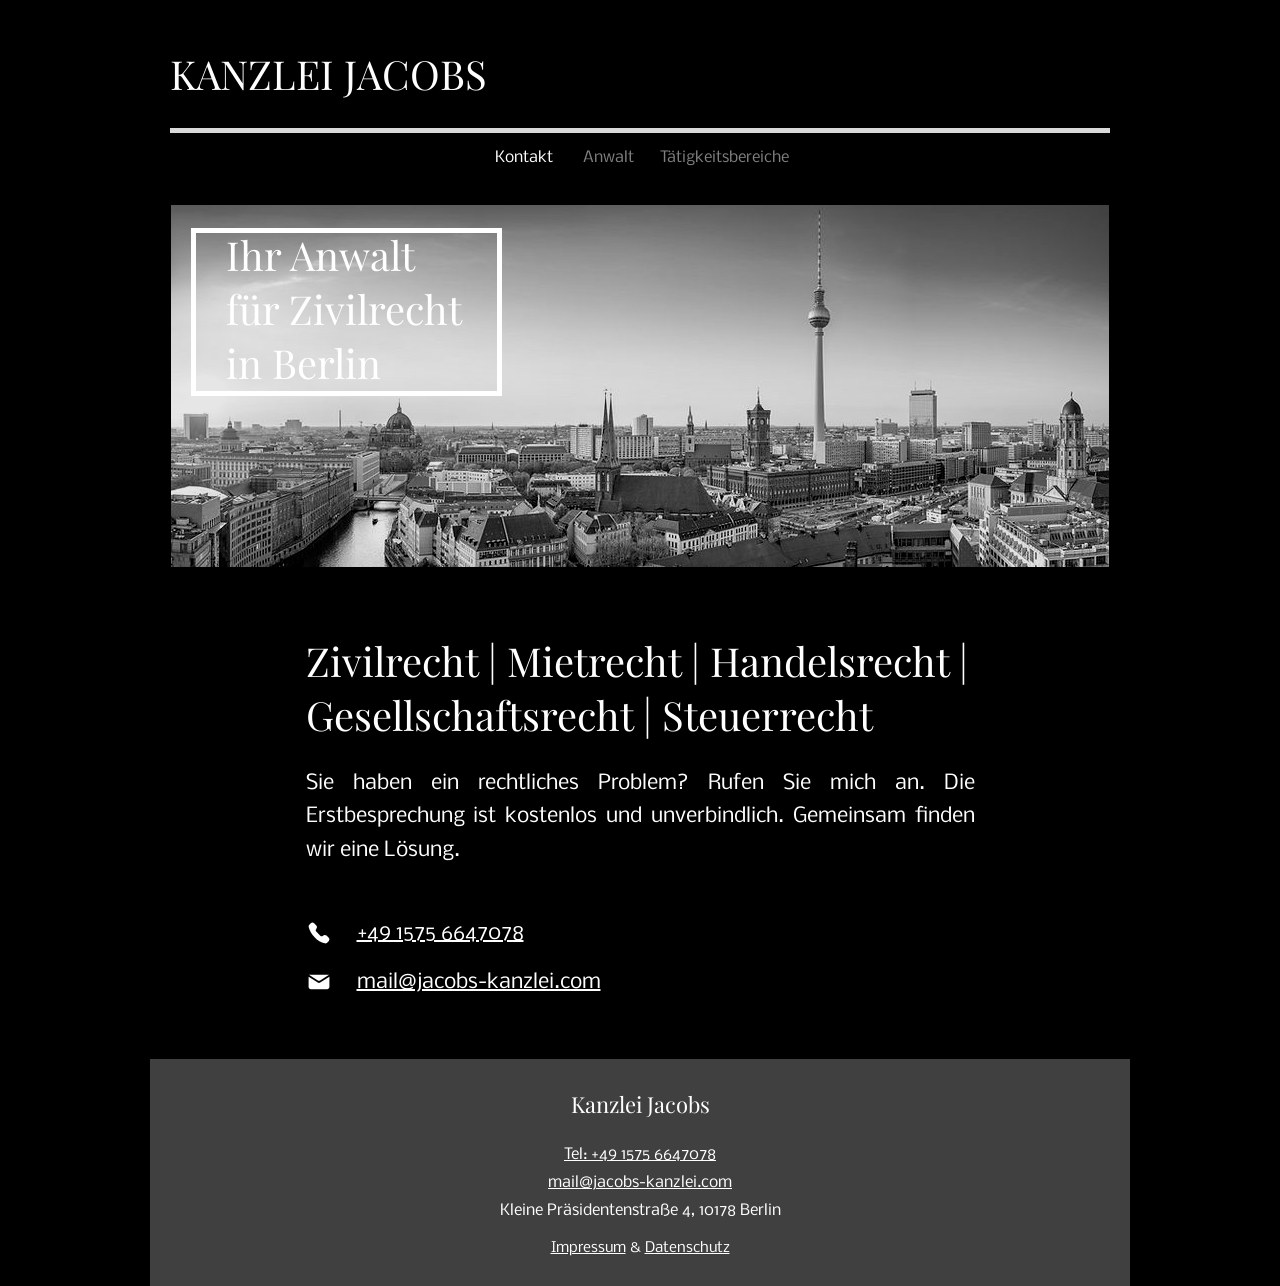
==== commit 4156c95d: "Rebuild Kanzlei site from Wix original" ====
--- a/index.html
+++ b/index.html
@@ -3,67 +3,68 @@
   <head>
     <meta charset="utf-8" />
     <meta name="viewport" content="width=device-width, initial-scale=1" />
-    <title>Kanzlei Jacobs | Zivilrecht und Mietrecht in Berlin</title>
-    <meta name="description" content="Persönliche anwaltliche Beratung im Zivilrecht mit besonderem Schwerpunkt im Mietrecht – Kanzlei Jacobs in Berlin." />
-    <meta name="theme-color" content="#173b64" />
-    <meta property="og:type" content="website" />
-    <meta property="og:locale" content="de_DE" />
-    <meta property="og:title" content="Kanzlei Jacobs | Zivilrecht und Mietrecht in Berlin" />
-    <meta property="og:description" content="Persönliche anwaltliche Beratung im Zivilrecht mit besonderem Schwerpunkt im Mietrecht." />
-    <meta property="og:url" content="https://www.jacobs-kanzlei.com/" />
-    <meta property="og:image" content="https://www.jacobs-kanzlei.com/assets/og.png" />
-    <meta name="twitter:card" content="summary_large_image" />
+    <title>Rechtsanwaltskanzlei Jan Jacobs</title>
+    <meta name="description" content="Rechtsanwaltskanzlei Jan Jacobs in Berlin." />
+    <meta name="theme-color" content="#000000" />
     <link rel="canonical" href="https://www.jacobs-kanzlei.com/" />
     <link rel="icon" href="./assets/favicon.svg" type="image/svg+xml" />
     <link rel="stylesheet" href="./styles.css" />
   </head>
   <body>
     <a class="skip-link" href="#inhalt">Zum Inhalt</a>
+
     <header class="site-header">
-      <div class="header-main">
-        <a class="wordmark" href="./" aria-label="Kanzlei Jacobs – Startseite"><span class="wordmark__name">Kanzlei Jacobs</span><span class="wordmark__place">Rechtsanwalt · Berlin</span></a>
-        <div class="header-contact"><a href="tel:+4915756647078">+49 1575 6647078</a><br /><a href="mailto:mail@jacobs-kanzlei.com">mail@jacobs-kanzlei.com</a></div>
-        <button class="menu-button" type="button" aria-expanded="false" aria-controls="navigation"><span></span><span></span><span></span><span class="sr-only">Menü öffnen</span></button>
+      <div class="header-inner">
+        <a class="wordmark" href="./">Kanzlei Jacobs</a>
+        <hr class="header-rule" />
+        <nav class="site-nav" aria-label="Hauptnavigation">
+          <a class="is-active" href="./">Kontakt</a>
+          <a href="./anwalt/">Anwalt</a>
+          <div class="nav-dropdown">
+            <button type="button" aria-expanded="false">Tätigkeitsbereiche</button>
+            <ul class="nav-dropdown__menu">
+              <li><a href="./zivilrecht/">Allg. Zivilrecht &amp; Vertragsrecht</a></li>
+              <li><a href="./mietrecht/">Mietrecht</a></li>
+              <li><a href="./handelsrecht/">Handelsrecht</a></li>
+              <li><a href="./gesellschaftsrecht/">Gesellschaftsrecht</a></li>
+              <li><a href="./steuerrecht/">Steuerrecht</a></li>
+            </ul>
+          </div>
+        </nav>
       </div>
-      <nav id="navigation" class="site-nav" aria-label="Hauptnavigation"><a class="is-active" href="./">Startseite</a><a href="./anwalt/">Anwalt</a><a href="./taetigkeitsbereiche/">Tätigkeitsbereiche</a><a href="#kontakt">Kontakt</a></nav>
     </header>
 
-    <main id="inhalt">
-      <section class="home-hero" aria-labelledby="hero-heading">
-        <img src="./assets/berlin-panorama.png" alt="Panorama der Berliner Innenstadt mit Fernsehturm" width="1800" height="694" />
-        <div class="home-hero__panel"><h1 id="hero-heading">Zivilrecht</h1><p>insbesondere Mietrecht</p></div>
+    <main id="inhalt" class="original-home">
+      <section class="original-hero" aria-labelledby="hero-title">
+        <img class="original-hero__image" src="./assets/berlin-original.jpg" alt="Rechtsanwalt in Berlin" width="938" height="362" />
+        <div class="original-hero__frame" aria-hidden="true"></div>
+        <h1 id="hero-title">Ihr Anwalt für Zivilrecht in Berlin</h1>
       </section>
 
-      <section class="content-section content-section--center">
-        <p class="section-kicker">Rechtsanwaltskanzlei in Berlin</p>
-        <h2>Persönlich. Kompetent. Engagiert.</h2>
-        <p>Sie haben ein rechtliches Problem? Die Kanzlei Jacobs berät und vertritt Sie im allgemeinen Zivilrecht sowie mit besonderem Schwerpunkt im Mietrecht. Gemeinsam ordnen wir die Situation ein und entwickeln eine klare, praktikable Lösung.</p>
-      </section>
-
-      <section class="practice-overview" aria-labelledby="bereiche-heading">
-        <div class="practice-overview__inner">
-          <div class="practice-overview__head"><p class="section-kicker">Kompetenzen</p><h2 id="bereiche-heading">Tätigkeitsbereiche</h2></div>
-          <div class="practice-cards">
-            <article class="practice-card"><h3>Mietrecht</h3><p>Beratung und Vertretung für Mieter und Vermieter – unter anderem bei Mängeln, Mietminderung, Mieterhöhung, Kündigung, Nebenkosten und Mietkaution.</p><a class="text-link" href="./taetigkeitsbereiche/#mietrecht">Mehr erfahren</a></article>
-            <article class="practice-card"><h3>Allgemeines Zivilrecht</h3><p>Unterstützung bei vertraglichen Konflikten, Gewährleistung, Schadensersatz sowie bei der Durchsetzung und Abwehr zivilrechtlicher Ansprüche.</p><a class="text-link" href="./taetigkeitsbereiche/#zivilrecht">Mehr erfahren</a></article>
-          </div>
+      <section class="original-contact">
+        <h2><a href="./zivilrecht/">Zivilrecht</a> | <a href="./mietrecht/">Mietrecht</a> | <a href="./handelsrecht/">Handelsrecht</a> | <a href="./gesellschaftsrecht/">Gesellschaftsrecht</a> | <a href="./steuerrecht/">Steuerrecht</a></h2>
+        <p class="original-contact__intro">Sie haben ein rechtliches Problem? Rufen Sie mich an. Die Erstbesprechung ist kostenlos und unverbindlich. Gemeinsam finden wir eine Lösung.</p>
+        <div class="contact-row">
+          <svg viewBox="0 0 200 200" role="img" aria-label="Telefon"><path d="M174.754 137.015l-16.878-17.024c-7.055-7.116-18.563-7.186-25.705-.156l-.283.278-.803.794c-5.874 5.808-15.363 5.761-21.178-.105L78.719 89.344c-5.798-5.849-5.75-15.271.108-21.061l.001.001.283-.279c7.142-7.03 7.211-18.499.156-25.615L62.404 25.383c-7.061-7.122-18.581-7.185-25.72-.14l-.001-.001-11.238 11.11c-4.496 4.445-6.458 10.916-4.936 17.042 14.422 58.077 66.325 112.081 124.426 126.073 6.239 1.503 12.817-.21 17.377-4.711l12.003-11.848.284-.279c7.14-7.03 7.21-18.498.155-25.614z" /></svg>
+          <a href="tel:+4915756647078">+49 1575 6647078</a>
         </div>
-      </section>
-
-      <section class="consultation">
-        <div><h2>Eine erste Einschätzung Ihres Anliegens</h2><p>Die Erstbesprechung ist kostenlos und unverbindlich.</p></div>
-        <a class="button" href="tel:+4915756647078">Jetzt anrufen</a>
-      </section>
-
-      <section id="kontakt" class="contact-strip">
-        <div class="contact-strip__inner">
-          <div><p class="section-kicker">Kontakt</p><h2>Kanzlei Jacobs</h2><p>Kleine Präsidentenstraße 4<br />10178 Berlin</p></div>
-          <div class="contact-data"><p><strong>Telefon</strong><br /><a href="tel:+4915756647078">+49 1575 6647078</a></p><p><strong>E-Mail</strong><br /><a href="mailto:mail@jacobs-kanzlei.com">mail@jacobs-kanzlei.com</a></p></div>
+        <div class="contact-row">
+          <svg viewBox="0 0 200 200" role="img" aria-label="E-Mail"><path d="M109.336 104.331a17.481 17.481 0 0 1-18.671 0L20.222 59.784H20v78.442c0 9.54 7.784 17.273 17.386 17.273h125.228c9.602 0 17.386-7.733 17.386-17.273V59.784h-.222l-70.442 44.547z" /><path d="M22.578 44.5l.215.125 68.173 43.111a16.917 16.917 0 0 0 18.069 0l68.173-43.111.215-.125H22.578z" /></svg>
+          <a href="mailto:mail@jacobs-kanzlei.com">mail@jacobs-kanzlei.com</a>
         </div>
       </section>
     </main>
 
-    <footer class="site-footer"><div class="site-footer__inner"><div><strong>Kanzlei Jacobs</strong><br />Rechtsanwalt Jan Jacobs · Berlin</div><nav aria-label="Rechtliche Hinweise"><a href="./impressum/">Impressum</a><a href="./datenschutz/">Datenschutz</a></nav></div></footer>
+    <footer class="site-footer">
+      <div class="footer-inner">
+        <h2>Kanzlei Jacobs</h2>
+        <p><a href="tel:+4915756647078">Tel: +49 1575 6647078</a></p>
+        <p><a href="mailto:mail@jacobs-kanzlei.com">mail@jacobs-kanzlei.com</a></p>
+        <p>Kleine Präsidentenstraße 4, 10178 Berlin</p>
+        <p class="footer-legal"><a href="./impressum/">Impressum</a> &amp; <a href="./datenschutz/">Datenschutz</a></p>
+      </div>
+    </footer>
+
     <script src="./script.js"></script>
   </body>
 </html>
--- a/styles.css
+++ b/styles.css
@@ -1,15 +1,28 @@
+@font-face {
+  font-family: "Playfair Display";
+  src: url("./assets/fonts/playfair-display-regular.woff2") format("woff2");
+  font-style: normal;
+  font-weight: 400;
+  font-display: swap;
+}
+
+@font-face {
+  font-family: "Nobile";
+  src: url("./assets/fonts/nobile-regular.woff2") format("woff2");
+  font-style: normal;
+  font-weight: 400;
+  font-display: swap;
+}
+
 :root {
-  --blue: #173b64;
-  --blue-dark: #102b4a;
-  --blue-light: #e9f0f6;
-  --text: #252525;
-  --muted: #666;
-  --line: #d9d9d9;
-  --paper: #fff;
-  --soft: #f4f5f6;
-  --serif: "Playfair Display", Georgia, "Times New Roman", serif;
-  --sans: "Raleway", "Helvetica Neue", Arial, sans-serif;
-  --content: min(980px, calc(100vw - 40px));
+  --black: #000;
+  --dark-gray: #404040;
+  --gray: #808080;
+  --light-gray: #bfbfbf;
+  --white: #fff;
+  --site-width: 980px;
+  --playfair: "Playfair Display", Georgia, "Times New Roman", serif;
+  --nobile: "Nobile", Arial, Helvetica, sans-serif;
 }
 
 * {
@@ -21,12 +34,14 @@
 }
 
 body {
+  min-width: 320px;
   margin: 0;
-  background: var(--paper);
-  color: var(--text);
-  font-family: var(--sans);
+  overflow-x: hidden;
+  background: var(--black);
+  color: var(--white);
+  font-family: var(--nobile);
   font-size: 15px;
-  line-height: 1.75;
+  line-height: 1.875;
   -webkit-font-smoothing: antialiased;
 }
 
@@ -34,43 +49,9 @@
   color: inherit;
 }
 
-img {
+img,
+svg {
   display: block;
-  max-width: 100%;
-}
-
-h1,
-h2,
-h3,
-p {
-  margin-top: 0;
-}
-
-h1,
-h2,
-h3 {
-  font-family: var(--serif);
-  font-weight: 400;
-}
-
-h1 {
-  margin-bottom: 18px;
-  color: var(--blue-dark);
-  font-size: clamp(39px, 5vw, 58px);
-  line-height: 1.15;
-}
-
-h2 {
-  margin-bottom: 22px;
-  color: var(--blue-dark);
-  font-size: clamp(31px, 4vw, 43px);
-  line-height: 1.2;
-}
-
-h3 {
-  color: var(--blue-dark);
-  font-size: 24px;
-  line-height: 1.3;
 }
 
 .sr-only {
@@ -90,655 +71,714 @@
   z-index: 100;
   top: 8px;
   left: 8px;
-  padding: 8px 13px;
-  background: #fff;
-  color: var(--blue);
-  transform: translateY(-150%);
+  padding: 7px 12px;
+  background: var(--white);
+  color: var(--black);
+  transform: translateY(-160%);
 }
 
 .skip-link:focus {
   transform: none;
 }
 
+.site-shell {
+  width: min(var(--site-width), 100%);
+  margin: 0 auto;
+}
+
 .site-header {
-  width: var(--content);
+  background: var(--black);
+}
+
+.header-inner {
+  width: var(--site-width);
+  max-width: 100%;
   margin: 0 auto;
-  padding-top: 30px;
-  background: #fff;
-}
-
-.header-main {
-  display: flex;
-  min-height: 82px;
-  align-items: flex-start;
-  justify-content: space-between;
-  gap: 30px;
+  display: grid;
+  grid-template-columns: 100%;
 }
 
 .wordmark {
-  display: inline-flex;
-  flex-direction: column;
-  color: var(--blue-dark);
-  line-height: 1;
-  text-decoration: none;
-}
-
-.wordmark__name {
-  font-family: var(--serif);
-  font-size: 34px;
-  letter-spacing: 0.01em;
-}
-
-.wordmark__place {
-  margin-top: 10px;
-  color: #555;
-  font-family: var(--sans);
-  font-size: 11px;
-  letter-spacing: 0.27em;
-  text-transform: uppercase;
-}
-
-.header-contact {
-  padding-top: 3px;
-  color: #555;
-  font-size: 12px;
-  line-height: 1.7;
-  text-align: right;
-}
-
-.header-contact a {
-  text-decoration: none;
-}
-
-.header-contact a:hover {
-  color: var(--blue);
-}
-
-.site-nav {
-  display: flex;
-  min-height: 48px;
-  align-items: center;
-  border-top: 1px solid var(--line);
-  border-bottom: 1px solid var(--line);
-}
-
-.site-nav a {
-  padding: 13px 32px 12px 0;
-  color: #444;
-  font-size: 12px;
-  letter-spacing: 0.08em;
+  width: fit-content;
+  margin: 47px 0 27px 20px;
+  color: var(--white);
+  font-family: var(--playfair);
+  font-size: 40px;
+  font-weight: 400;
+  line-height: 1.35;
   text-decoration: none;
   text-transform: uppercase;
 }
 
-.site-nav a:hover,
-.site-nav a.is-active {
-  color: var(--blue);
-}
-
-.site-nav a.is-active {
-  font-weight: 700;
+.header-rule {
+  width: 940px;
+  max-width: calc(100% - 40px);
+  height: 5px;
+  margin: 0 20px 10px;
+  border: 0;
+  background: rgba(255, 255, 255, 0.85);
+}
+
+.site-nav {
+  position: relative;
+  width: 940px;
+  max-width: calc(100% - 40px);
+  height: 30px;
+  margin: 0 20px 15px;
+  display: flex;
+  align-items: stretch;
+  justify-content: center;
+  font-family: var(--nobile);
+  font-size: 15px;
+  line-height: 30px;
+}
+
+.site-nav > a,
+.nav-dropdown > button {
+  height: 30px;
+  padding: 0 15px;
+  border: 0;
+  background: transparent;
+  color: var(--gray);
+  font: inherit;
+  line-height: 30px;
+  text-decoration: none;
+  cursor: pointer;
+}
+
+.site-nav > a:hover,
+.site-nav > a:focus-visible,
+.nav-dropdown > button:hover,
+.nav-dropdown > button:focus-visible {
+  color: var(--light-gray);
+}
+
+.site-nav > a.is-active {
+  color: var(--white);
+}
+
+.nav-dropdown > button.is-active {
+  color: var(--white);
+}
+
+.nav-dropdown {
+  position: relative;
+}
+
+.nav-dropdown > button {
+  width: 151px;
+  padding: 0;
+}
+
+.nav-dropdown__menu {
+  position: absolute;
+  z-index: 20;
+  top: 30px;
+  left: 50%;
+  display: none;
+  width: 285px;
+  margin: 0;
+  padding: 9px 0;
+  background: var(--black);
+  list-style: none;
+  transform: translateX(-50%);
+}
+
+.nav-dropdown:hover .nav-dropdown__menu,
+.nav-dropdown:focus-within .nav-dropdown__menu,
+.nav-dropdown.is-open .nav-dropdown__menu {
+  display: block;
+}
+
+.nav-dropdown__menu a {
+  display: block;
+  padding: 5px 16px;
+  color: var(--gray);
+  line-height: 1.55;
+  text-align: center;
+  text-decoration: none;
+}
+
+.nav-dropdown__menu a:hover,
+.nav-dropdown__menu a:focus-visible {
+  color: var(--light-gray);
 }
 
 .menu-button {
   display: none;
 }
 
-.home-hero {
+.original-home {
+  min-width: 0;
+  background: var(--black);
+}
+
+.original-hero {
   position: relative;
-  width: var(--content);
-  margin: 22px auto 0;
-  overflow: hidden;
-}
-
-.home-hero img {
+  width: 938px;
+  max-width: calc(100% - 42px);
+  height: 362px;
+  margin: 17px auto 67px;
+}
+
+.original-hero__image {
   width: 100%;
-  aspect-ratio: 2.59 / 1;
+  height: 100%;
   object-fit: cover;
-}
-
-.home-hero__panel {
+  filter: grayscale(1) contrast(1.1) brightness(0.9);
+}
+
+.original-hero__frame {
   position: absolute;
-  top: 50%;
-  left: 42px;
-  width: min(500px, calc(100% - 84px));
-  padding: 28px 36px 30px;
-  background: rgba(16, 43, 74, 0.9);
-  color: #fff;
-  transform: translateY(-50%);
-}
-
-.home-hero__panel h1 {
+  top: 23px;
+  left: 20px;
+  width: 311px;
+  min-height: 168px;
+  border: 5px solid var(--white);
+  pointer-events: none;
+}
+
+.original-hero h1 {
+  position: absolute;
+  z-index: 1;
+  top: 23px;
+  left: 55px;
+  width: 241px;
   margin: 0;
-  color: #fff;
-  font-size: clamp(34px, 4.4vw, 51px);
-}
-
-.home-hero__panel p {
-  margin: 9px 0 0;
-  font-size: 17px;
-  letter-spacing: 0.03em;
-}
-
-.content-section {
-  width: var(--content);
+  color: var(--white);
+  font-family: var(--playfair);
+  font-size: 40px;
+  font-weight: 400;
+  line-height: 1.35;
+}
+
+.original-contact {
+  width: 669px;
+  max-width: calc(100% - 42px);
+  margin: 0 auto 51px;
+}
+
+.original-contact h2 {
+  margin: 0 0 25px;
+  color: var(--white);
+  font-family: var(--playfair);
+  font-size: 40px;
+  font-weight: 400;
+  line-height: 1.35;
+}
+
+.original-contact h2 a {
+  text-decoration: none;
+}
+
+.original-contact__intro {
+  margin: 0 0 50px;
+  color: var(--white);
+  font-family: var(--nobile);
+  font-size: 20px;
+  line-height: 1.67;
+  text-align: justify;
+}
+
+.contact-row {
+  display: grid;
+  grid-template-columns: 26px 1fr;
+  gap: 25px;
+  align-items: start;
+  min-height: 37px;
+  margin-bottom: 12px;
+}
+
+.contact-row:last-child {
+  margin-bottom: 0;
+}
+
+.contact-row svg {
+  width: 26px;
+  height: 26px;
+  margin-top: 3px;
+  fill: var(--white);
+}
+
+.contact-row a {
+  color: var(--white);
+  font-family: var(--nobile);
+  font-size: 20px;
+  line-height: 1.67;
+  text-decoration: underline;
+}
+
+.site-footer {
+  border-top: 5px solid var(--black);
+  background: var(--black);
+}
+
+.footer-inner {
+  width: var(--site-width);
+  max-width: 100%;
+  min-height: 226px;
   margin: 0 auto;
-  padding: 68px 0;
-}
-
-.content-section--center {
-  max-width: 780px;
+  padding: 30px 20px 25px;
+  background: var(--dark-gray);
+  color: var(--white);
   text-align: center;
 }
 
-.content-section--center p {
-  color: #515151;
-  font-size: 16px;
-}
-
-.section-kicker {
-  margin-bottom: 10px;
-  color: var(--blue);
-  font-size: 11px;
-  font-weight: 700;
-  letter-spacing: 0.22em;
-  text-transform: uppercase;
-}
-
-.practice-overview {
-  padding: 64px 0 72px;
-  background: var(--soft);
-  border-top: 1px solid #e6e6e6;
-  border-bottom: 1px solid #e6e6e6;
-}
-
-.practice-overview__inner {
-  width: var(--content);
+.footer-inner h2 {
+  margin: 0 0 21px;
+  font-family: var(--playfair);
+  font-size: 22px;
+  font-weight: 400;
+  line-height: 1.41;
+}
+
+.footer-inner p {
+  margin: 0;
+  font-family: var(--nobile);
+  font-size: 15px;
+  line-height: 1.875;
+}
+
+.footer-inner a {
+  color: var(--white);
+}
+
+.footer-legal {
+  margin-top: 10px !important;
+  font-size: 14px !important;
+  line-height: 1.79 !important;
+}
+
+.attorney-page,
+.original-practice-page {
+  width: var(--site-width);
+  max-width: 100%;
   margin: 0 auto;
 }
 
-.practice-overview__head {
-  margin-bottom: 32px;
-  text-align: center;
-}
-
-.practice-overview__head h2 {
-  margin-bottom: 0;
-}
-
-.practice-cards {
+.attorney-page {
+  padding: 52px 20px 38px;
+}
+
+.attorney-page h1 {
+  margin: 0 0 32px;
+  color: var(--white);
+  font-family: var(--playfair);
+  font-size: 50px;
+  font-weight: 400;
+  line-height: 1.35;
+}
+
+.attorney-page__body {
   display: grid;
-  grid-template-columns: 1fr 1fr;
-  border-top: 3px solid var(--blue);
-  background: #fff;
-  box-shadow: 0 1px 8px rgba(0, 0, 0, 0.06);
-}
-
-.practice-card {
-  min-height: 260px;
-  padding: 36px 40px;
-}
-
-.practice-card + .practice-card {
-  border-left: 1px solid var(--line);
-}
-
-.practice-card h3 {
-  margin-bottom: 15px;
-}
-
-.practice-card p {
-  color: #555;
-}
-
-.text-link {
-  color: var(--blue);
-  font-size: 12px;
-  font-weight: 700;
-  letter-spacing: 0.08em;
-  text-decoration: none;
-  text-transform: uppercase;
-}
-
-.text-link::after {
-  content: "  ›";
-}
-
-.consultation {
-  width: var(--content);
-  margin: 0 auto;
+  grid-template-columns: 414px 467px;
+  gap: 59px;
+  align-items: start;
+}
+
+.attorney-page__body ul {
+  margin: 2px 0 0;
+  padding-left: 27px;
+}
+
+.attorney-page__body li {
+  padding-left: 3px;
+  color: var(--white);
+  font-family: var(--nobile);
+  font-size: 20px;
+  line-height: 1.67;
+}
+
+.attorney-page__body li + li {
+  margin-top: 33px;
+}
+
+.attorney-page__photo {
+  width: 467px;
+  height: 695px;
+  object-fit: cover;
+  filter: grayscale(1) contrast(1.1) brightness(0.9);
+}
+
+.original-practice-page__image {
+  display: block;
+  object-fit: cover;
+  filter: grayscale(1) contrast(1.1) brightness(0.9);
+}
+
+.original-practice-page__copy {
+  margin-right: auto;
+  margin-left: auto;
+  padding-bottom: 24px;
+  color: var(--white);
+  font-family: var(--nobile);
+  font-size: 20px;
+  line-height: 1.67;
+}
+
+.original-practice-page__copy h1 {
+  margin: 0 0 33px;
+  font-family: var(--playfair);
+  font-size: 40px;
+  font-weight: 400;
+  line-height: 1.35;
+}
+
+.original-practice-page__copy p {
+  margin: 0 0 33px;
+  text-align: justify;
+}
+
+.original-practice-page__copy ul {
+  margin: 0;
+  padding-left: 28px;
+}
+
+.original-practice-page__copy li {
+  padding-left: 3px;
+}
+
+.original-practice-page__copy li + li {
+  margin-top: 33px;
+}
+
+.original-practice-page__copy li p {
+  margin: 0;
+}
+
+.practice-zivilrecht .original-practice-page__image {
+  width: 684px;
+  height: 456px;
+  margin: 26px auto 10px;
+}
+
+.practice-zivilrecht .original-practice-page__copy {
+  width: 858px;
+  padding-top: 0;
+  padding-bottom: 30px;
+}
+
+.practice-mietrecht .original-practice-page__image {
+  width: 600px;
+  height: 400px;
+  margin: 8px auto 70px;
+}
+
+.practice-mietrecht .original-practice-page__copy {
+  width: 875px;
+  padding-bottom: 32px;
+}
+
+.practice-handelsrecht .original-practice-page__image {
+  width: 600px;
+  height: 400px;
+  margin: 32px auto 35px;
+}
+
+.practice-handelsrecht .original-practice-page__copy {
+  width: 865px;
+  padding-bottom: 55px;
+}
+
+.practice-gesellschaftsrecht .original-practice-page__image {
+  width: 616px;
+  height: 411px;
+  margin: 22px auto 10px;
+}
+
+.practice-gesellschaftsrecht .original-practice-page__copy {
+  width: 897px;
+  padding-bottom: 30px;
+}
+
+.practice-steuerrecht .original-practice-page__image {
+  width: 600px;
+  height: 380px;
+  margin: 48px auto 52px;
+}
+
+.practice-steuerrecht .original-practice-page__copy {
+  width: 866px;
+  padding-bottom: 24px;
+}
+
+/* Innenseiten nutzen dieselbe Gestaltung; ihre Inhalte werden nach den
+   entsprechenden Wix-Vorlagen im nächsten Schritt exakt gesetzt. */
+.page-title,
+.lawyer-layout,
+.practice-page,
+.legal-page,
+.contact-strip__inner {
+  width: 669px;
+  max-width: calc(100% - 42px);
+  margin-right: auto;
+  margin-left: auto;
+}
+
+.page-title {
+  padding: 50px 0 30px;
+}
+
+.page-title h1,
+.lawyer-copy h2,
+.practice-page h2,
+.legal-page h1,
+.legal-page h2,
+.contact-strip h2 {
+  margin: 0 0 25px;
+  color: var(--white);
+  font-family: var(--playfair);
+  font-weight: 400;
+}
+
+.page-title h1,
+.legal-page h1 {
+  font-size: 50px;
+  line-height: 1.34;
+}
+
+.page-title p,
+.lawyer-copy p,
+.lawyer-copy li,
+.practice-page p,
+.practice-page li,
+.legal-page p,
+.legal-page li,
+.legal-page address {
+  color: var(--white);
+  font-family: var(--nobile);
+  font-size: 18px;
+  line-height: 1.75;
+}
+
+.lawyer-layout {
   display: grid;
-  grid-template-columns: 1fr auto;
-  gap: 60px;
-  align-items: center;
-  padding: 58px 0 64px;
-}
-
-.consultation h2 {
-  margin-bottom: 9px;
-  font-size: 34px;
-}
-
-.consultation p {
-  margin-bottom: 0;
-  color: #555;
-}
-
-.button {
-  display: inline-flex;
-  min-height: 44px;
-  align-items: center;
-  justify-content: center;
-  padding: 10px 23px;
-  border: 1px solid var(--blue);
-  background: var(--blue);
-  color: #fff;
-  font-size: 12px;
-  font-weight: 700;
-  letter-spacing: 0.07em;
-  text-decoration: none;
-  text-transform: uppercase;
-  transition: background 160ms ease, color 160ms ease;
-}
-
-.button:hover {
-  background: #fff;
-  color: var(--blue);
-}
-
-.page-title {
-  width: var(--content);
-  margin: 22px auto 0;
-  padding: 44px 46px;
-  background: var(--blue);
-  color: #fff;
-}
-
-.page-title h1 {
-  margin-bottom: 6px;
-  color: #fff;
-}
-
-.page-title p {
-  margin-bottom: 0;
-}
-
-.lawyer-layout {
-  width: var(--content);
-  margin: 0 auto;
-  display: grid;
-  grid-template-columns: 0.93fr 1.07fr;
-  gap: 56px;
-  align-items: start;
-  padding: 58px 0 72px;
-}
-
-.lawyer-photo {
-  border: 1px solid #ddd;
+  grid-template-columns: 300px 1fr;
+  gap: 45px;
+  padding: 25px 0 60px;
 }
 
 .lawyer-photo img {
   width: 100%;
-}
-
-.lawyer-copy h2 {
-  margin-bottom: 14px;
-}
-
-.lawyer-copy h3 {
-  margin: 32px 0 12px;
-  font-size: 22px;
-}
-
-.lawyer-copy p,
-.lawyer-copy li {
-  color: #515151;
-}
-
-.lawyer-copy ul {
-  margin: 0;
+  filter: grayscale(1);
+}
+
+.lawyer-copy h2,
+.practice-page h2,
+.legal-page h2,
+.contact-strip h2 {
+  font-size: 40px;
+  line-height: 1.35;
+}
+
+.section-kicker {
+  color: var(--light-gray);
+}
+
+.practice-page,
+.legal-page {
+  padding: 45px 0 65px;
+}
+
+.practice-block,
+.legal-content section + section {
+  padding: 36px 0;
+  border-top: 1px solid var(--dark-gray);
+}
+
+.topic-list {
   padding-left: 20px;
 }
 
-.practice-page {
-  width: var(--content);
-  margin: 0 auto;
-  padding: 58px 0 74px;
-}
-
-.practice-page__intro {
-  max-width: 760px;
-  margin-bottom: 52px;
-}
-
-.practice-block {
-  display: grid;
-  grid-template-columns: 290px 1fr;
-  gap: 52px;
-  padding: 48px 0;
-  border-top: 1px solid var(--line);
-}
-
-.practice-block:first-of-type {
-  border-top: 3px solid var(--blue);
-}
-
-.practice-block h2 {
-  margin-bottom: 0;
-  font-size: 34px;
-}
-
-.practice-block__copy > p:first-child {
-  color: #444;
-  font-size: 16px;
-}
-
-.topic-list {
-  display: grid;
-  grid-template-columns: 1fr 1fr;
-  gap: 0 34px;
-  margin: 28px 0 0;
-  padding: 0;
-  list-style: none;
-  border-top: 1px solid var(--line);
-}
-
-.topic-list li {
-  padding: 13px 0;
-  border-bottom: 1px solid var(--line);
-  color: #505050;
-}
-
-.topic-list li::before {
-  content: "›";
-  margin-right: 9px;
-  color: var(--blue);
-  font-weight: 700;
-}
-
 .contact-strip {
-  background: var(--blue-light);
-  border-top: 1px solid #d5e0ea;
+  background: var(--black);
 }
 
 .contact-strip__inner {
-  width: var(--content);
-  margin: 0 auto;
-  display: grid;
-  grid-template-columns: 1fr 1fr;
-  gap: 60px;
-  padding: 52px 0;
-}
-
-.contact-strip h2 {
-  margin-bottom: 10px;
-  font-size: 32px;
-}
-
-.contact-data {
-  padding-top: 8px;
-}
-
-.contact-data p {
-  margin-bottom: 12px;
-}
-
-.contact-data a {
-  color: var(--blue);
-  text-decoration: none;
-}
-
-.site-footer {
-  background: var(--blue-dark);
-  color: rgba(255, 255, 255, 0.78);
-}
-
-.site-footer__inner {
-  width: var(--content);
-  margin: 0 auto;
-  display: grid;
-  grid-template-columns: 1fr auto;
-  gap: 30px;
-  align-items: center;
-  padding: 31px 0;
-  font-size: 12px;
-}
-
-.site-footer strong {
-  color: #fff;
-  font-family: var(--serif);
-  font-size: 18px;
-  font-weight: 400;
-}
-
-.site-footer nav {
-  display: flex;
-  gap: 25px;
-}
-
-.site-footer a {
-  text-decoration: none;
-}
-
-.site-footer a:hover {
-  color: #fff;
-}
-
-.legal-page {
-  width: var(--content);
-  margin: 0 auto;
-  padding: 58px 0 76px;
-}
-
-.legal-page__head {
-  max-width: 720px;
-  margin-bottom: 48px;
-}
-
-.legal-page__head h1 {
-  font-size: 48px;
+  padding: 35px 0 55px;
+}
+
+.contact-data a,
+.legal-page a {
+  color: var(--white);
 }
 
 .legal-layout {
   display: grid;
-  grid-template-columns: 220px minmax(0, 690px);
-  gap: 62px;
-  align-items: start;
+  grid-template-columns: 180px 1fr;
+  gap: 40px;
 }
 
 .legal-index {
-  position: sticky;
-  top: 20px;
   display: flex;
   flex-direction: column;
-  border-top: 3px solid var(--blue);
 }
 
 .legal-index a {
-  padding: 11px 0;
-  border-bottom: 1px solid var(--line);
-  color: #555;
-  font-size: 12px;
-  text-decoration: none;
-}
-
-.legal-content section + section {
-  margin-top: 42px;
-  padding-top: 42px;
-  border-top: 1px solid var(--line);
-}
-
-.legal-content h2 {
-  margin-bottom: 16px;
-  font-size: 30px;
-}
-
-.legal-content h3 {
-  margin: 27px 0 8px;
-  font-size: 20px;
-}
-
-.legal-content p,
-.legal-content li {
-  color: #555;
-}
-
-.legal-content address {
-  font-style: normal;
+  padding: 7px 0;
+  color: var(--light-gray);
 }
 
 .legal-note {
-  padding: 16px 19px;
-  border-left: 3px solid var(--blue);
-  background: var(--blue-light);
-  color: var(--blue-dark) !important;
-  font-size: 13px;
+  padding: 15px;
+  border: 1px solid var(--gray);
 }
 
 .error-page {
-  width: var(--content);
+  width: 669px;
+  max-width: calc(100% - 42px);
   min-height: 100vh;
   margin: 0 auto;
   display: grid;
   place-content: center;
+  color: var(--white);
   text-align: center;
 }
 
+.button {
+  display: inline-block;
+  padding: 9px 18px;
+  border: 1px solid var(--white);
+  color: var(--white);
+  text-decoration: none;
+}
+
 @media (max-width: 760px) {
-  :root {
-    --content: calc(100vw - 30px);
-  }
-
-  .site-header {
-    position: relative;
-    padding-top: 21px;
-  }
-
-  .header-main {
-    min-height: 72px;
-    align-items: flex-start;
-  }
-
-  .wordmark__name {
-    font-size: 27px;
-  }
-
-  .header-contact {
-    display: none;
-  }
-
-  .menu-button {
-    display: grid;
-    width: 42px;
-    height: 42px;
-    padding: 10px;
-    border: 1px solid var(--line);
-    background: #fff;
-    gap: 5px;
-    align-content: center;
-  }
-
-  .menu-button span:not(.sr-only) {
-    display: block;
-    height: 1px;
-    background: var(--blue-dark);
+  .wordmark {
+    margin-top: 30px;
+    font-size: clamp(29px, 9vw, 40px);
   }
 
   .site-nav {
-    display: none;
-    padding: 8px 0;
-    flex-direction: column;
-    align-items: stretch;
-  }
-
-  .site-nav.is-open {
-    display: flex;
-  }
-
-  .site-nav a {
-    padding: 10px 4px;
-  }
-
-  .home-hero img {
-    min-height: 330px;
-  }
-
-  .home-hero__panel {
-    left: 18px;
-    width: calc(100% - 36px);
-    padding: 23px 24px 25px;
-  }
-
-  .practice-cards,
+    height: auto;
+    min-height: 30px;
+    flex-wrap: wrap;
+  }
+
+  .original-hero {
+    height: auto;
+    aspect-ratio: 938 / 362;
+  }
+
+  .original-hero__frame {
+    top: 6.4%;
+    left: 2.1%;
+    width: 33.2%;
+    min-height: 46.4%;
+    border-width: 4px;
+  }
+
+  .original-hero h1 {
+    top: 6.4%;
+    left: 5.9%;
+    width: 25.7%;
+    font-size: clamp(20px, 5.2vw, 40px);
+  }
+
   .lawyer-layout,
-  .practice-block,
-  .contact-strip__inner,
-  .consultation,
   .legal-layout {
     grid-template-columns: 1fr;
   }
 
-  .practice-card + .practice-card {
-    border-top: 1px solid var(--line);
-    border-left: 0;
-  }
-
-  .consultation,
-  .contact-strip__inner {
-    gap: 24px;
+  .attorney-page {
+    padding: 38px 21px 45px;
+  }
+
+  .attorney-page h1 {
+    font-size: clamp(38px, 10vw, 50px);
+  }
+
+  .attorney-page__body {
+    grid-template-columns: 1fr;
+    gap: 40px;
+  }
+
+  .attorney-page__photo {
+    width: min(467px, 100%);
+    height: auto;
+    justify-self: center;
+  }
+
+  .original-practice-page {
+    padding-right: 21px;
+    padding-left: 21px;
+  }
+
+  .practice-zivilrecht .original-practice-page__image,
+  .practice-mietrecht .original-practice-page__image,
+  .practice-handelsrecht .original-practice-page__image,
+  .practice-gesellschaftsrecht .original-practice-page__image,
+  .practice-steuerrecht .original-practice-page__image {
+    max-width: 100%;
+    height: auto;
+  }
+
+  .practice-zivilrecht .original-practice-page__copy,
+  .practice-mietrecht .original-practice-page__copy,
+  .practice-handelsrecht .original-practice-page__copy,
+  .practice-gesellschaftsrecht .original-practice-page__copy,
+  .practice-steuerrecht .original-practice-page__copy {
+    width: 100%;
   }
 
   .lawyer-photo {
-    max-width: 470px;
-    margin: 0 auto;
-  }
-
-  .practice-block {
-    gap: 15px;
-  }
-
-  .legal-index {
-    position: static;
-  }
-}
-
-@media (max-width: 500px) {
-  body {
-    font-size: 14px;
-  }
-
-  .home-hero {
-    margin-top: 15px;
-  }
-
-  .home-hero__panel h1 {
-    font-size: 32px;
-  }
-
-  .content-section,
-  .practice-page,
-  .lawyer-layout,
-  .legal-page {
-    padding-top: 48px;
-    padding-bottom: 54px;
-  }
-
-  .practice-card {
-    min-height: 0;
-    padding: 29px 25px;
-  }
-
-  .topic-list {
-    grid-template-columns: 1fr;
-  }
-
-  .page-title {
-    padding: 34px 27px;
-  }
-
-  .site-footer__inner {
-    grid-template-columns: 1fr;
-    gap: 16px;
+    max-width: 340px;
+  }
+}
+
+@media (max-width: 520px) {
+  .header-rule,
+  .site-nav {
+    max-width: calc(100% - 30px);
+    margin-right: 15px;
+    margin-left: 15px;
+  }
+
+  .wordmark {
+    margin-left: 15px;
+  }
+
+  .site-nav > a,
+  .nav-dropdown > button {
+    padding-right: 9px;
+    padding-left: 9px;
+    font-size: 13px;
+  }
+
+  .nav-dropdown > button {
+    width: auto;
+  }
+
+  .original-hero {
+    max-width: calc(100% - 30px);
+    margin-bottom: 48px;
+  }
+
+  .original-hero__frame {
+    width: 43%;
+    min-height: 59%;
+  }
+
+  .original-hero h1 {
+    width: 34%;
+    font-size: clamp(18px, 6.2vw, 31px);
+  }
+
+  .original-contact {
+    max-width: calc(100% - 42px);
+  }
+
+  .original-contact h2 {
+    font-size: 34px;
+  }
+
+  .original-contact__intro,
+  .contact-row a {
+    font-size: 17px;
+  }
+
+  .contact-row {
+    gap: 18px;
   }
 }
 
@@ -746,8 +786,4 @@
   html {
     scroll-behavior: auto;
   }
-
-  * {
-    transition: none !important;
-  }
-}
+}
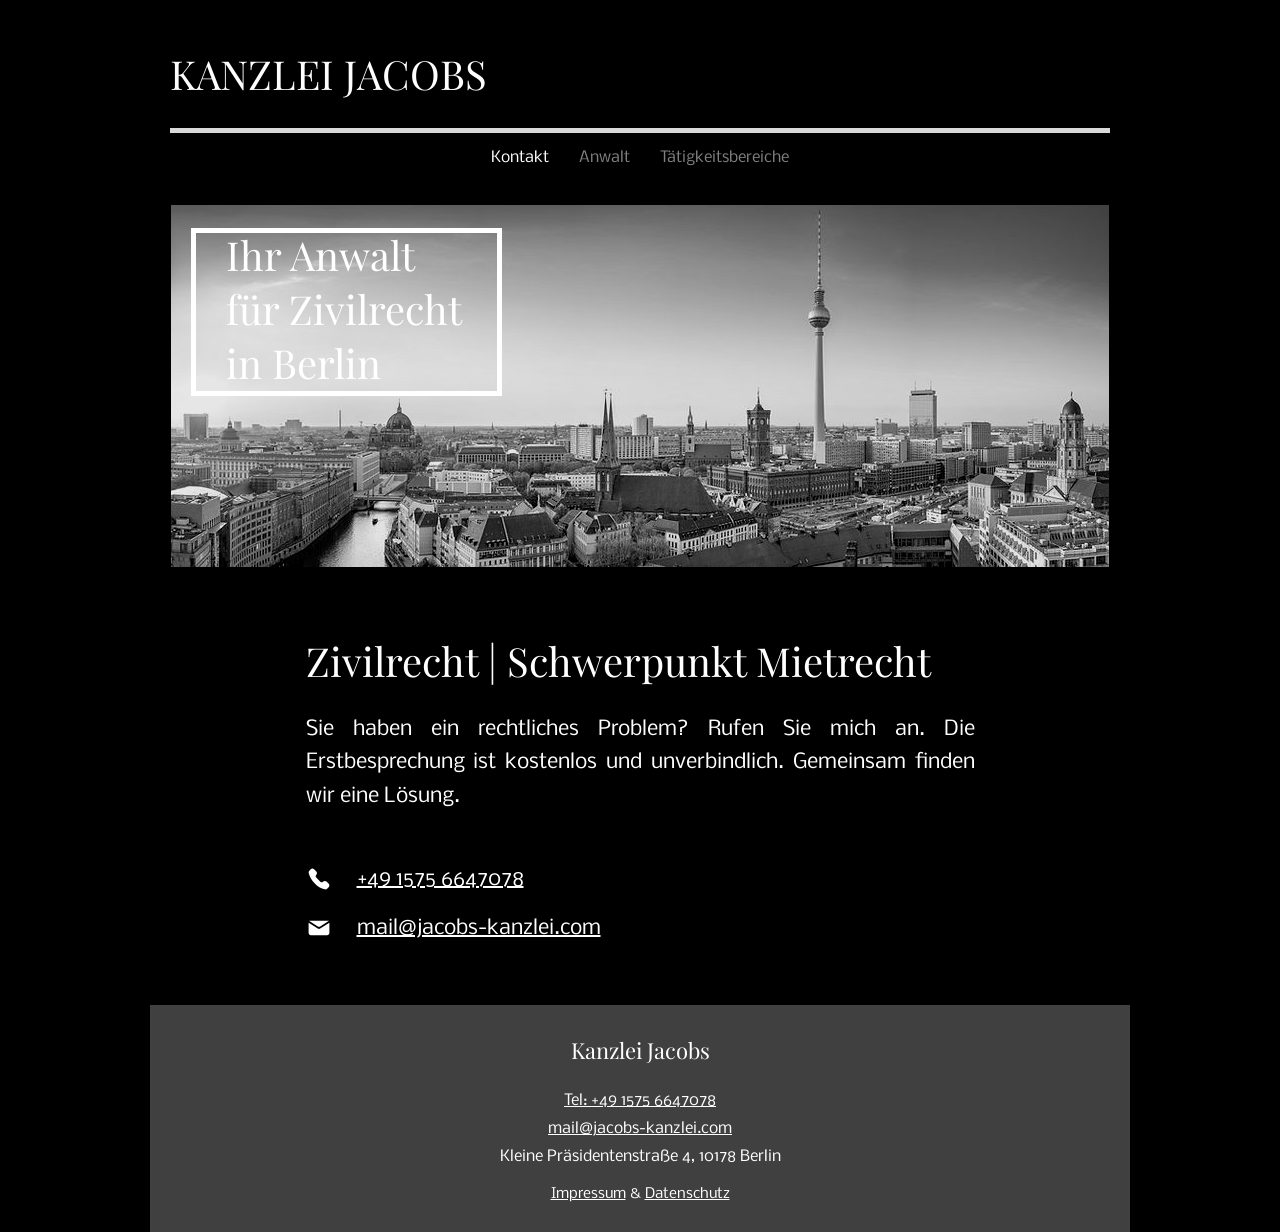
==== commit d123b379: "Merge practice areas into one page" ====
--- a/index.html
+++ b/index.html
@@ -20,16 +20,7 @@
         <nav class="site-nav" aria-label="Hauptnavigation">
           <a class="is-active" href="./">Kontakt</a>
           <a href="./anwalt/">Anwalt</a>
-          <div class="nav-dropdown">
-            <button type="button" aria-expanded="false">Tätigkeitsbereiche</button>
-            <ul class="nav-dropdown__menu">
-              <li><a href="./zivilrecht/">Allg. Zivilrecht &amp; Vertragsrecht</a></li>
-              <li><a href="./mietrecht/">Mietrecht</a></li>
-              <li><a href="./handelsrecht/">Handelsrecht</a></li>
-              <li><a href="./gesellschaftsrecht/">Gesellschaftsrecht</a></li>
-              <li><a href="./steuerrecht/">Steuerrecht</a></li>
-            </ul>
-          </div>
+          <a href="./taetigkeitsbereiche/">Tätigkeitsbereiche</a>
         </nav>
       </div>
     </header>
@@ -42,7 +33,7 @@
       </section>
 
       <section class="original-contact">
-        <h2><a href="./zivilrecht/">Zivilrecht</a> | <a href="./mietrecht/">Mietrecht</a> | <a href="./handelsrecht/">Handelsrecht</a> | <a href="./gesellschaftsrecht/">Gesellschaftsrecht</a> | <a href="./steuerrecht/">Steuerrecht</a></h2>
+        <h2><a href="./taetigkeitsbereiche/">Zivilrecht | Schwerpunkt Mietrecht</a></h2>
         <p class="original-contact__intro">Sie haben ein rechtliches Problem? Rufen Sie mich an. Die Erstbesprechung ist kostenlos und unverbindlich. Gemeinsam finden wir eine Lösung.</p>
         <div class="contact-row">
           <svg viewBox="0 0 200 200" role="img" aria-label="Telefon"><path d="M174.754 137.015l-16.878-17.024c-7.055-7.116-18.563-7.186-25.705-.156l-.283.278-.803.794c-5.874 5.808-15.363 5.761-21.178-.105L78.719 89.344c-5.798-5.849-5.75-15.271.108-21.061l.001.001.283-.279c7.142-7.03 7.211-18.499.156-25.615L62.404 25.383c-7.061-7.122-18.581-7.185-25.72-.14l-.001-.001-11.238 11.11c-4.496 4.445-6.458 10.916-4.936 17.042 14.422 58.077 66.325 112.081 124.426 126.073 6.239 1.503 12.817-.21 17.377-4.711l12.003-11.848.284-.279c7.14-7.03 7.21-18.498.155-25.614z" /></svg>
--- a/styles.css
+++ b/styles.css
@@ -133,8 +133,7 @@
   line-height: 30px;
 }
 
-.site-nav > a,
-.nav-dropdown > button {
+.site-nav > a {
   height: 30px;
   padding: 0 15px;
   border: 0;
@@ -147,61 +146,12 @@
 }
 
 .site-nav > a:hover,
-.site-nav > a:focus-visible,
-.nav-dropdown > button:hover,
-.nav-dropdown > button:focus-visible {
+.site-nav > a:focus-visible {
   color: var(--light-gray);
 }
 
 .site-nav > a.is-active {
   color: var(--white);
-}
-
-.nav-dropdown > button.is-active {
-  color: var(--white);
-}
-
-.nav-dropdown {
-  position: relative;
-}
-
-.nav-dropdown > button {
-  width: 151px;
-  padding: 0;
-}
-
-.nav-dropdown__menu {
-  position: absolute;
-  z-index: 20;
-  top: 30px;
-  left: 50%;
-  display: none;
-  width: 285px;
-  margin: 0;
-  padding: 9px 0;
-  background: var(--black);
-  list-style: none;
-  transform: translateX(-50%);
-}
-
-.nav-dropdown:hover .nav-dropdown__menu,
-.nav-dropdown:focus-within .nav-dropdown__menu,
-.nav-dropdown.is-open .nav-dropdown__menu {
-  display: block;
-}
-
-.nav-dropdown__menu a {
-  display: block;
-  padding: 5px 16px;
-  color: var(--gray);
-  line-height: 1.55;
-  text-align: center;
-  text-decoration: none;
-}
-
-.nav-dropdown__menu a:hover,
-.nav-dropdown__menu a:focus-visible {
-  color: var(--light-gray);
 }
 
 .menu-button {
@@ -500,6 +450,31 @@
 .practice-steuerrecht .original-practice-page__copy {
   width: 866px;
   padding-bottom: 24px;
+}
+
+.merged-practice-page .original-practice-page__image {
+  width: 600px;
+  height: 400px;
+  margin: 8px auto 70px;
+}
+
+.merged-practice-page .original-practice-page__copy {
+  width: 875px;
+  padding-bottom: 55px;
+}
+
+.merged-practice-section {
+  margin-top: 58px;
+  padding-top: 47px;
+  border-top: 1px solid var(--dark-gray);
+}
+
+.merged-practice-section h2 {
+  margin: 0 0 33px;
+  font-family: var(--playfair);
+  font-size: 40px;
+  font-weight: 400;
+  line-height: 1.35;
 }
 
 /* Innenseiten nutzen dieselbe Gestaltung; ihre Inhalte werden nach den
@@ -708,7 +683,8 @@
   .practice-mietrecht .original-practice-page__image,
   .practice-handelsrecht .original-practice-page__image,
   .practice-gesellschaftsrecht .original-practice-page__image,
-  .practice-steuerrecht .original-practice-page__image {
+  .practice-steuerrecht .original-practice-page__image,
+  .merged-practice-page .original-practice-page__image {
     max-width: 100%;
     height: auto;
   }
@@ -717,7 +693,8 @@
   .practice-mietrecht .original-practice-page__copy,
   .practice-handelsrecht .original-practice-page__copy,
   .practice-gesellschaftsrecht .original-practice-page__copy,
-  .practice-steuerrecht .original-practice-page__copy {
+  .practice-steuerrecht .original-practice-page__copy,
+  .merged-practice-page .original-practice-page__copy {
     width: 100%;
   }
 
@@ -738,17 +715,12 @@
     margin-left: 15px;
   }
 
-  .site-nav > a,
-  .nav-dropdown > button {
+  .site-nav > a {
     padding-right: 9px;
     padding-left: 9px;
     font-size: 13px;
   }
 
-  .nav-dropdown > button {
-    width: auto;
-  }
-
   .original-hero {
     max-width: calc(100% - 30px);
     margin-bottom: 48px;
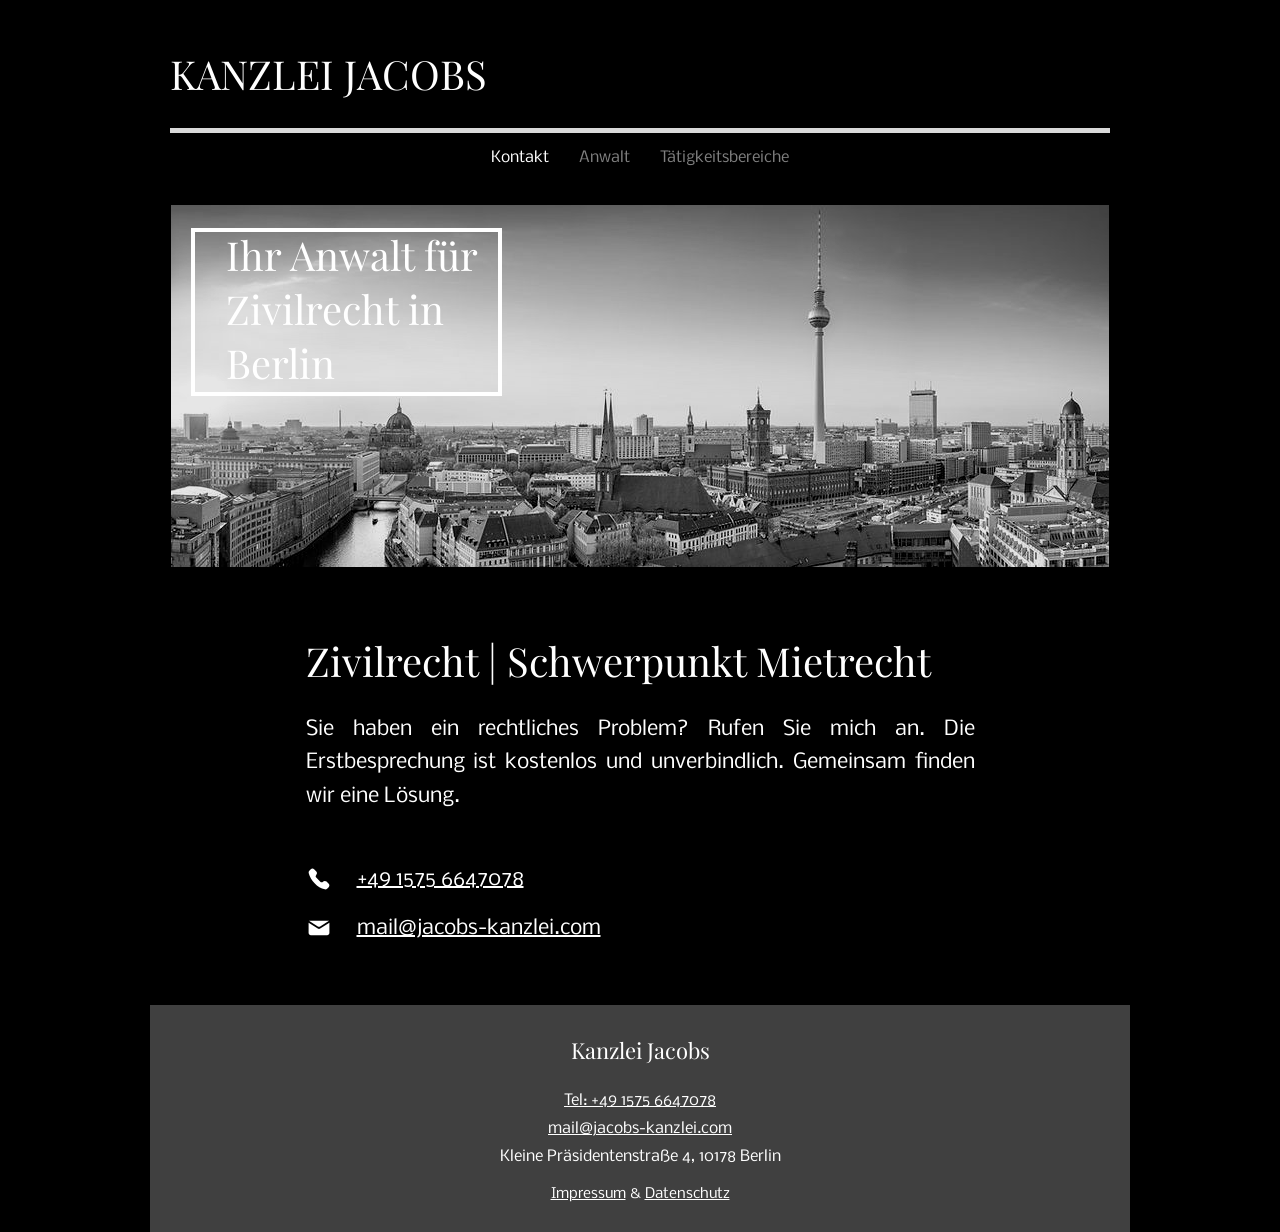
==== commit 73be421e: "Make homepage hero fully responsive" ====
--- a/index.html
+++ b/index.html
@@ -29,7 +29,7 @@
       <section class="original-hero" aria-labelledby="hero-title">
         <img class="original-hero__image" src="./assets/berlin-original.jpg" alt="Rechtsanwalt in Berlin" width="938" height="362" />
         <div class="original-hero__frame" aria-hidden="true"></div>
-        <h1 id="hero-title">Ihr Anwalt für Zivilrecht in Berlin</h1>
+        <h1 id="hero-title"><span>Ihr Anwalt für</span><span>Zivilrecht in</span><span>Berlin</span></h1>
       </section>
 
       <section class="original-contact">
--- a/styles.css
+++ b/styles.css
@@ -167,8 +167,10 @@
   position: relative;
   width: 938px;
   max-width: calc(100% - 42px);
-  height: 362px;
+  height: auto;
+  aspect-ratio: 938 / 362;
   margin: 17px auto 67px;
+  container-type: inline-size;
 }
 
 .original-hero__image {
@@ -180,26 +182,31 @@
 
 .original-hero__frame {
   position: absolute;
-  top: 23px;
-  left: 20px;
-  width: 311px;
-  min-height: 168px;
-  border: 5px solid var(--white);
+  top: 6.354%;
+  left: 2.132%;
+  width: 33.156%;
+  min-height: 46.409%;
+  border: clamp(2px, 0.533cqw, 5px) solid var(--white);
   pointer-events: none;
 }
 
 .original-hero h1 {
   position: absolute;
   z-index: 1;
-  top: 23px;
-  left: 55px;
-  width: 241px;
+  top: 6.354%;
+  left: 5.864%;
+  width: 28.8%;
   margin: 0;
   color: var(--white);
   font-family: var(--playfair);
-  font-size: 40px;
+  font-size: clamp(10px, 4.264cqw, 40px);
   font-weight: 400;
   line-height: 1.35;
+}
+
+.original-hero h1 span {
+  display: block;
+  white-space: nowrap;
 }
 
 .original-contact {
@@ -630,26 +637,6 @@
     flex-wrap: wrap;
   }
 
-  .original-hero {
-    height: auto;
-    aspect-ratio: 938 / 362;
-  }
-
-  .original-hero__frame {
-    top: 6.4%;
-    left: 2.1%;
-    width: 33.2%;
-    min-height: 46.4%;
-    border-width: 4px;
-  }
-
-  .original-hero h1 {
-    top: 6.4%;
-    left: 5.9%;
-    width: 25.7%;
-    font-size: clamp(20px, 5.2vw, 40px);
-  }
-
   .lawyer-layout,
   .legal-layout {
     grid-template-columns: 1fr;
@@ -726,16 +713,6 @@
     margin-bottom: 48px;
   }
 
-  .original-hero__frame {
-    width: 43%;
-    min-height: 59%;
-  }
-
-  .original-hero h1 {
-    width: 34%;
-    font-size: clamp(18px, 6.2vw, 31px);
-  }
-
   .original-contact {
     max-width: calc(100% - 42px);
   }
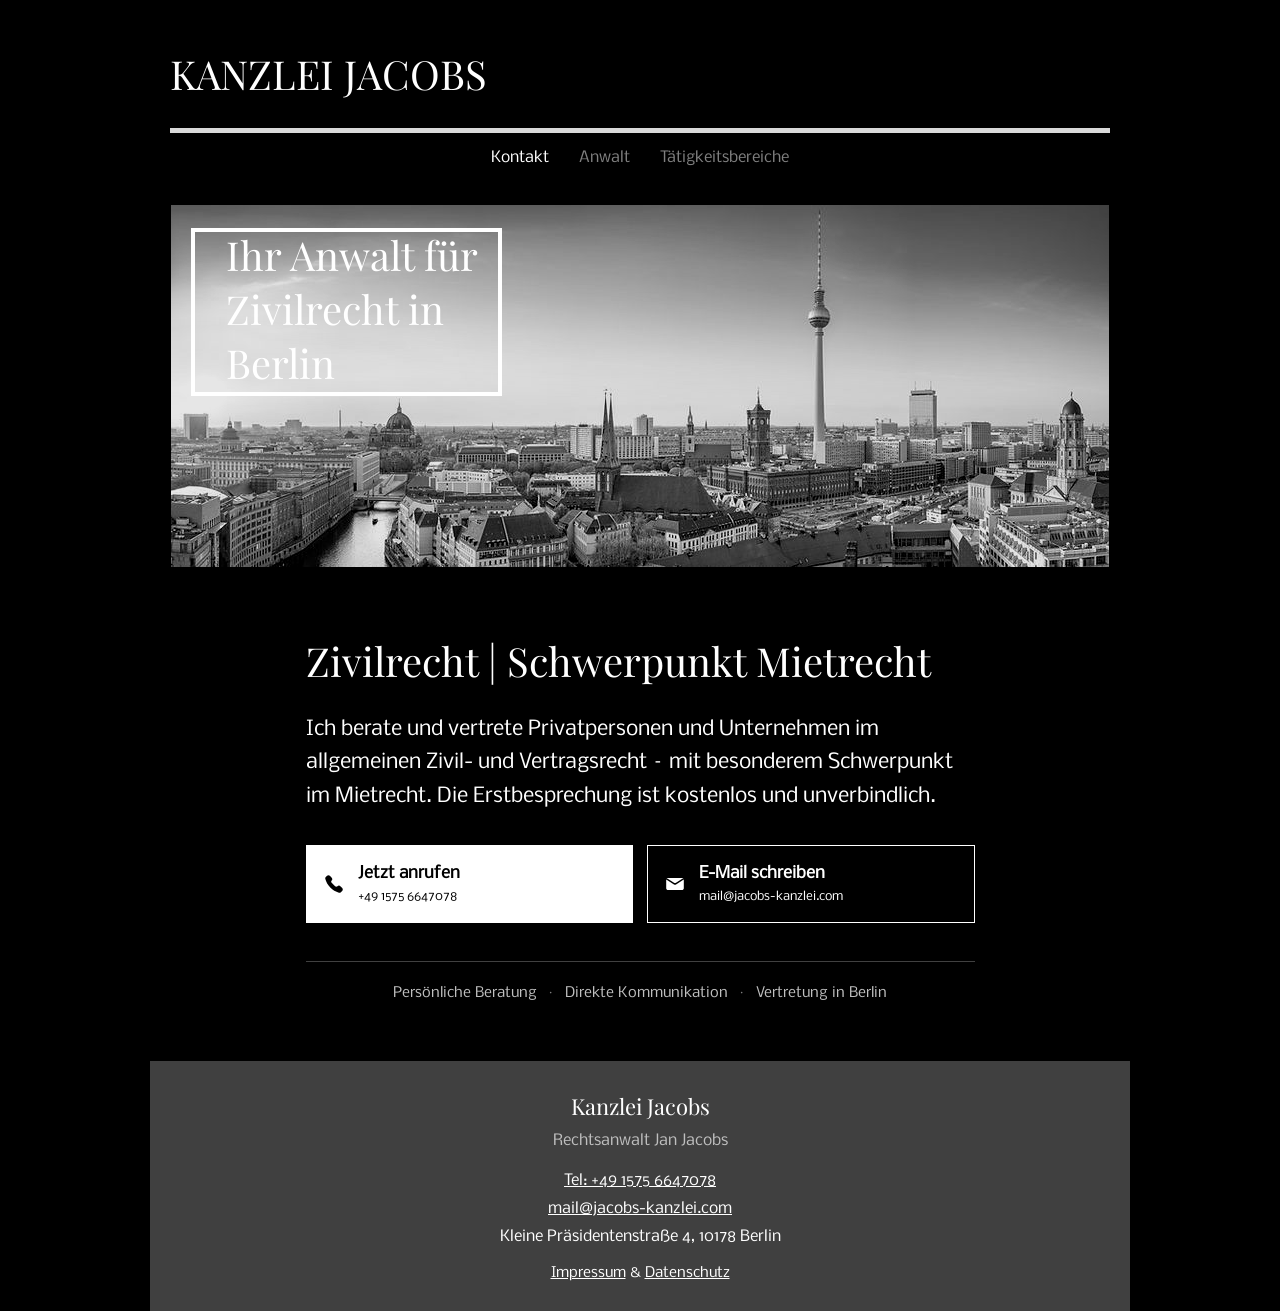
==== commit 87658b59: "Refine Kanzlei site content and contact flow" ====
--- a/index.html
+++ b/index.html
@@ -34,14 +34,21 @@
 
       <section class="original-contact">
         <h2><a href="./taetigkeitsbereiche/">Zivilrecht | Schwerpunkt Mietrecht</a></h2>
-        <p class="original-contact__intro">Sie haben ein rechtliches Problem? Rufen Sie mich an. Die Erstbesprechung ist kostenlos und unverbindlich. Gemeinsam finden wir eine Lösung.</p>
-        <div class="contact-row">
-          <svg viewBox="0 0 200 200" role="img" aria-label="Telefon"><path d="M174.754 137.015l-16.878-17.024c-7.055-7.116-18.563-7.186-25.705-.156l-.283.278-.803.794c-5.874 5.808-15.363 5.761-21.178-.105L78.719 89.344c-5.798-5.849-5.75-15.271.108-21.061l.001.001.283-.279c7.142-7.03 7.211-18.499.156-25.615L62.404 25.383c-7.061-7.122-18.581-7.185-25.72-.14l-.001-.001-11.238 11.11c-4.496 4.445-6.458 10.916-4.936 17.042 14.422 58.077 66.325 112.081 124.426 126.073 6.239 1.503 12.817-.21 17.377-4.711l12.003-11.848.284-.279c7.14-7.03 7.21-18.498.155-25.614z" /></svg>
-          <a href="tel:+4915756647078">+49 1575 6647078</a>
+        <p class="original-contact__intro">Ich berate und vertrete Privatpersonen und Unternehmen im allgemeinen Zivil- und Vertragsrecht – mit besonderem Schwerpunkt im Mietrecht. Die Erstbesprechung ist kostenlos und unverbindlich.</p>
+        <div class="contact-actions">
+          <a class="contact-action contact-action--primary" href="tel:+4915756647078">
+            <svg viewBox="0 0 200 200" aria-hidden="true"><path d="M174.754 137.015l-16.878-17.024c-7.055-7.116-18.563-7.186-25.705-.156l-.283.278-.803.794c-5.874 5.808-15.363 5.761-21.178-.105L78.719 89.344c-5.798-5.849-5.75-15.271.108-21.061l.001.001.283-.279c7.142-7.03 7.211-18.499.156-25.615L62.404 25.383c-7.061-7.122-18.581-7.185-25.72-.14l-.001-.001-11.238 11.11c-4.496 4.445-6.458 10.916-4.936 17.042 14.422 58.077 66.325 112.081 124.426 126.073 6.239 1.503 12.817-.21 17.377-4.711l12.003-11.848.284-.279c7.14-7.03 7.21-18.498.155-25.614z" /></svg>
+            <span><strong>Jetzt anrufen</strong><small>+49 1575 6647078</small></span>
+          </a>
+          <a class="contact-action" href="mailto:mail@jacobs-kanzlei.com">
+            <svg viewBox="0 0 200 200" aria-hidden="true"><path d="M109.336 104.331a17.481 17.481 0 0 1-18.671 0L20.222 59.784H20v78.442c0 9.54 7.784 17.273 17.386 17.273h125.228c9.602 0 17.386-7.733 17.386-17.273V59.784h-.222l-70.442 44.547z" /><path d="M22.578 44.5l.215.125 68.173 43.111a16.917 16.917 0 0 0 18.069 0l68.173-43.111.215-.125H22.578z" /></svg>
+            <span><strong>E-Mail schreiben</strong><small>mail@jacobs-kanzlei.com</small></span>
+          </a>
         </div>
-        <div class="contact-row">
-          <svg viewBox="0 0 200 200" role="img" aria-label="E-Mail"><path d="M109.336 104.331a17.481 17.481 0 0 1-18.671 0L20.222 59.784H20v78.442c0 9.54 7.784 17.273 17.386 17.273h125.228c9.602 0 17.386-7.733 17.386-17.273V59.784h-.222l-70.442 44.547z" /><path d="M22.578 44.5l.215.125 68.173 43.111a16.917 16.917 0 0 0 18.069 0l68.173-43.111.215-.125H22.578z" /></svg>
-          <a href="mailto:mail@jacobs-kanzlei.com">mail@jacobs-kanzlei.com</a>
+        <div class="trust-line" aria-label="Grundsätze der Kanzlei">
+          <span>Persönliche Beratung</span>
+          <span>Direkte Kommunikation</span>
+          <span>Vertretung in Berlin</span>
         </div>
       </section>
     </main>
@@ -49,6 +56,7 @@
     <footer class="site-footer">
       <div class="footer-inner">
         <h2>Kanzlei Jacobs</h2>
+        <p class="footer-role">Rechtsanwalt Jan Jacobs</p>
         <p><a href="tel:+4915756647078">Tel: +49 1575 6647078</a></p>
         <p><a href="mailto:mail@jacobs-kanzlei.com">mail@jacobs-kanzlei.com</a></p>
         <p>Kleine Präsidentenstraße 4, 10178 Berlin</p>
--- a/styles.css
+++ b/styles.css
@@ -229,40 +229,84 @@
 }
 
 .original-contact__intro {
-  margin: 0 0 50px;
+  margin: 0 0 32px;
   color: var(--white);
   font-family: var(--nobile);
   font-size: 20px;
   line-height: 1.67;
-  text-align: justify;
-}
-
-.contact-row {
+  text-align: left;
+}
+
+.contact-actions {
   display: grid;
-  grid-template-columns: 26px 1fr;
-  gap: 25px;
-  align-items: start;
-  min-height: 37px;
-  margin-bottom: 12px;
-}
-
-.contact-row:last-child {
-  margin-bottom: 0;
-}
-
-.contact-row svg {
-  width: 26px;
-  height: 26px;
+  grid-template-columns: repeat(2, minmax(0, 1fr));
+  gap: 14px;
+}
+
+.contact-action {
+  min-height: 78px;
+  padding: 13px 16px;
+  border: 1px solid var(--white);
+  display: grid;
+  grid-template-columns: 22px minmax(0, 1fr);
+  gap: 13px;
+  align-items: center;
+  color: var(--white);
+  text-decoration: none;
+  transition: background-color 160ms ease, color 160ms ease;
+}
+
+.contact-action--primary,
+.contact-action:hover,
+.contact-action:focus-visible {
+  background: var(--white);
+  color: var(--black);
+}
+
+.contact-action--primary:hover,
+.contact-action--primary:focus-visible {
+  background: var(--light-gray);
+}
+
+.contact-action svg {
+  width: 22px;
+  height: 22px;
+  fill: currentColor;
+}
+
+.contact-action strong,
+.contact-action small {
+  display: block;
+  overflow-wrap: anywhere;
+}
+
+.contact-action strong {
+  font-size: 16px;
+  line-height: 1.35;
+}
+
+.contact-action small {
   margin-top: 3px;
-  fill: var(--white);
-}
-
-.contact-row a {
-  color: var(--white);
-  font-family: var(--nobile);
-  font-size: 20px;
-  line-height: 1.67;
-  text-decoration: underline;
+  font-size: 12px;
+  line-height: 1.45;
+}
+
+.trust-line {
+  margin-top: 38px;
+  padding-top: 20px;
+  border-top: 1px solid var(--dark-gray);
+  display: flex;
+  justify-content: center;
+  flex-wrap: wrap;
+  color: var(--light-gray);
+  font-size: 14px;
+  line-height: 1.6;
+}
+
+.trust-line span + span::before {
+  margin: 0 12px;
+  color: var(--gray);
+  content: "·";
 }
 
 .site-footer {
@@ -282,7 +326,7 @@
 }
 
 .footer-inner h2 {
-  margin: 0 0 21px;
+  margin: 0 0 5px;
   font-family: var(--playfair);
   font-size: 22px;
   font-weight: 400;
@@ -300,6 +344,11 @@
   color: var(--white);
 }
 
+.footer-role {
+  margin-bottom: 12px !important;
+  color: var(--light-gray);
+}
+
 .footer-legal {
   margin-top: 10px !important;
   font-size: 14px !important;
@@ -333,21 +382,21 @@
   align-items: start;
 }
 
-.attorney-page__body ul {
-  margin: 2px 0 0;
-  padding-left: 27px;
-}
-
-.attorney-page__body li {
-  padding-left: 3px;
+.attorney-page__copy p {
+  margin: 0 0 26px;
   color: var(--white);
   font-family: var(--nobile);
   font-size: 20px;
   line-height: 1.67;
 }
 
-.attorney-page__body li + li {
-  margin-top: 33px;
+.attorney-page__copy p:last-child {
+  margin-bottom: 0;
+}
+
+.attorney-page__copy .attorney-page__personal {
+  color: var(--light-gray);
+  font-size: 17px;
 }
 
 .attorney-page__photo {
@@ -382,8 +431,8 @@
 }
 
 .original-practice-page__copy p {
-  margin: 0 0 33px;
-  text-align: justify;
+  margin: 0 0 25px;
+  text-align: left;
 }
 
 .original-practice-page__copy ul {
@@ -396,7 +445,7 @@
 }
 
 .original-practice-page__copy li + li {
-  margin-top: 33px;
+  margin-top: 20px;
 }
 
 .original-practice-page__copy li p {
@@ -471,17 +520,26 @@
 }
 
 .merged-practice-section {
-  margin-top: 58px;
-  padding-top: 47px;
+  margin-top: 52px;
+  padding-top: 42px;
   border-top: 1px solid var(--dark-gray);
 }
 
 .merged-practice-section h2 {
-  margin: 0 0 33px;
+  margin: 0 0 25px;
   font-family: var(--playfair);
   font-size: 40px;
   font-weight: 400;
   line-height: 1.35;
+}
+
+.original-practice-page__copy .merged-practice-section__label {
+  margin: 0 0 8px;
+  color: var(--light-gray);
+  font-size: 13px;
+  line-height: 1.4;
+  letter-spacing: 0.08em;
+  text-transform: uppercase;
 }
 
 /* Innenseiten nutzen dieselbe Gestaltung; ihre Inhalte werden nach den
@@ -627,7 +685,8 @@
 
 @media (max-width: 760px) {
   .wordmark {
-    margin-top: 30px;
+    margin-top: 26px;
+    margin-bottom: 22px;
     font-size: clamp(29px, 9vw, 40px);
   }
 
@@ -643,16 +702,27 @@
   }
 
   .attorney-page {
-    padding: 38px 21px 45px;
+    padding: 32px 21px 40px;
   }
 
   .attorney-page h1 {
-    font-size: clamp(38px, 10vw, 50px);
+    margin-bottom: 25px;
+    font-size: clamp(34px, 10vw, 50px);
   }
 
   .attorney-page__body {
     grid-template-columns: 1fr;
-    gap: 40px;
+    gap: 32px;
+  }
+
+  .attorney-page__copy p {
+    margin-bottom: 20px;
+    font-size: 17px;
+    line-height: 1.7;
+  }
+
+  .attorney-page__copy .attorney-page__personal {
+    font-size: 16px;
   }
 
   .attorney-page__photo {
@@ -685,6 +755,42 @@
     width: 100%;
   }
 
+  .merged-practice-page .original-practice-page__image {
+    margin-bottom: 44px;
+  }
+
+  .original-practice-page__copy {
+    font-size: 17px;
+    line-height: 1.7;
+  }
+
+  .original-practice-page__copy h1 {
+    margin-bottom: 22px;
+    font-size: 34px;
+  }
+
+  .merged-practice-section {
+    margin-top: 40px;
+    padding-top: 32px;
+  }
+
+  .merged-practice-section h2 {
+    margin-bottom: 20px;
+    font-size: 32px;
+  }
+
+  .original-practice-page__copy p {
+    margin-bottom: 20px;
+  }
+
+  .original-practice-page__copy li + li {
+    margin-top: 16px;
+  }
+
+  .contact-actions {
+    grid-template-columns: 1fr;
+  }
+
   .lawyer-photo {
     max-width: 340px;
   }
@@ -710,7 +816,7 @@
 
   .original-hero {
     max-width: calc(100% - 30px);
-    margin-bottom: 48px;
+    margin-bottom: 42px;
   }
 
   .original-contact {
@@ -718,16 +824,29 @@
   }
 
   .original-contact h2 {
-    font-size: 34px;
-  }
-
-  .original-contact__intro,
-  .contact-row a {
+    font-size: 32px;
+  }
+
+  .original-contact__intro {
     font-size: 17px;
   }
 
-  .contact-row {
-    gap: 18px;
+  .trust-line {
+    justify-content: flex-start;
+    font-size: 13px;
+  }
+
+  .trust-line span {
+    width: 100%;
+  }
+
+  .trust-line span + span::before {
+    margin: 0 8px 0 0;
+  }
+
+  .footer-inner {
+    padding-top: 24px;
+    padding-bottom: 22px;
   }
 }
 
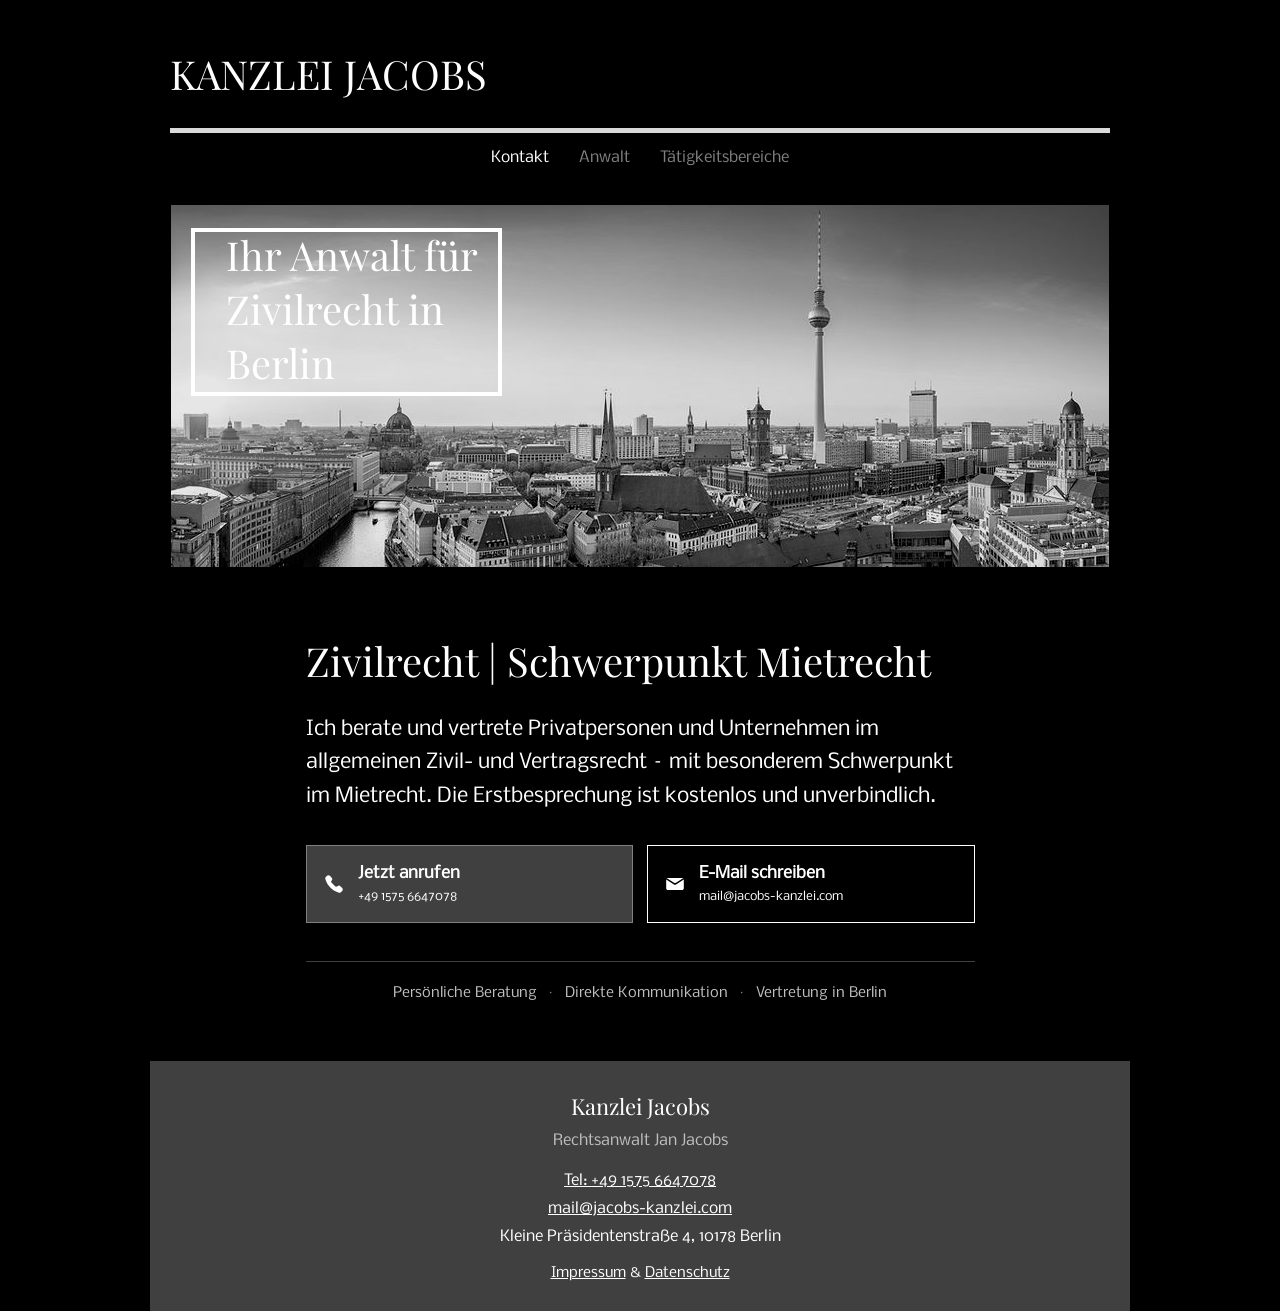
==== commit b3051b84: "Improve homepage metadata and canonical URL" ====
--- a/index.html
+++ b/index.html
@@ -4,7 +4,7 @@
     <meta charset="utf-8" />
     <meta name="viewport" content="width=device-width, initial-scale=1" />
     <title>Rechtsanwaltskanzlei Jan Jacobs</title>
-    <meta name="description" content="Rechtsanwaltskanzlei Jan Jacobs in Berlin." />
+    <meta name="description" content="Rechtsanwalt Jan Jacobs in Berlin: Beratung und Vertretung im Zivilrecht, Vertragsrecht und Mietrecht. Persönliche Kontaktaufnahme per Telefon oder E-Mail." />
     <meta name="theme-color" content="#000000" />
     <link rel="canonical" href="https://www.jacobs-kanzlei.com/" />
     <link rel="icon" href="./assets/favicon.svg" type="image/svg+xml" />
--- a/styles.css
+++ b/styles.css
@@ -253,19 +253,26 @@
   align-items: center;
   color: var(--white);
   text-decoration: none;
-  transition: background-color 160ms ease, color 160ms ease;
-}
-
-.contact-action--primary,
+  transition: background-color 160ms ease, border-color 160ms ease, color 160ms ease;
+}
+
 .contact-action:hover,
 .contact-action:focus-visible {
-  background: var(--white);
-  color: var(--black);
+  background: var(--dark-gray);
+  border-color: var(--light-gray);
+  color: var(--white);
+}
+
+.contact-action--primary {
+  background: var(--dark-gray);
+  border-color: var(--gray);
+  color: var(--white);
 }
 
 .contact-action--primary:hover,
 .contact-action--primary:focus-visible {
-  background: var(--light-gray);
+  background: #555;
+  border-color: var(--white);
 }
 
 .contact-action svg {
@@ -515,7 +522,7 @@
 }
 
 .merged-practice-page .original-practice-page__copy {
-  width: 875px;
+  width: 720px;
   padding-bottom: 55px;
 }
 
